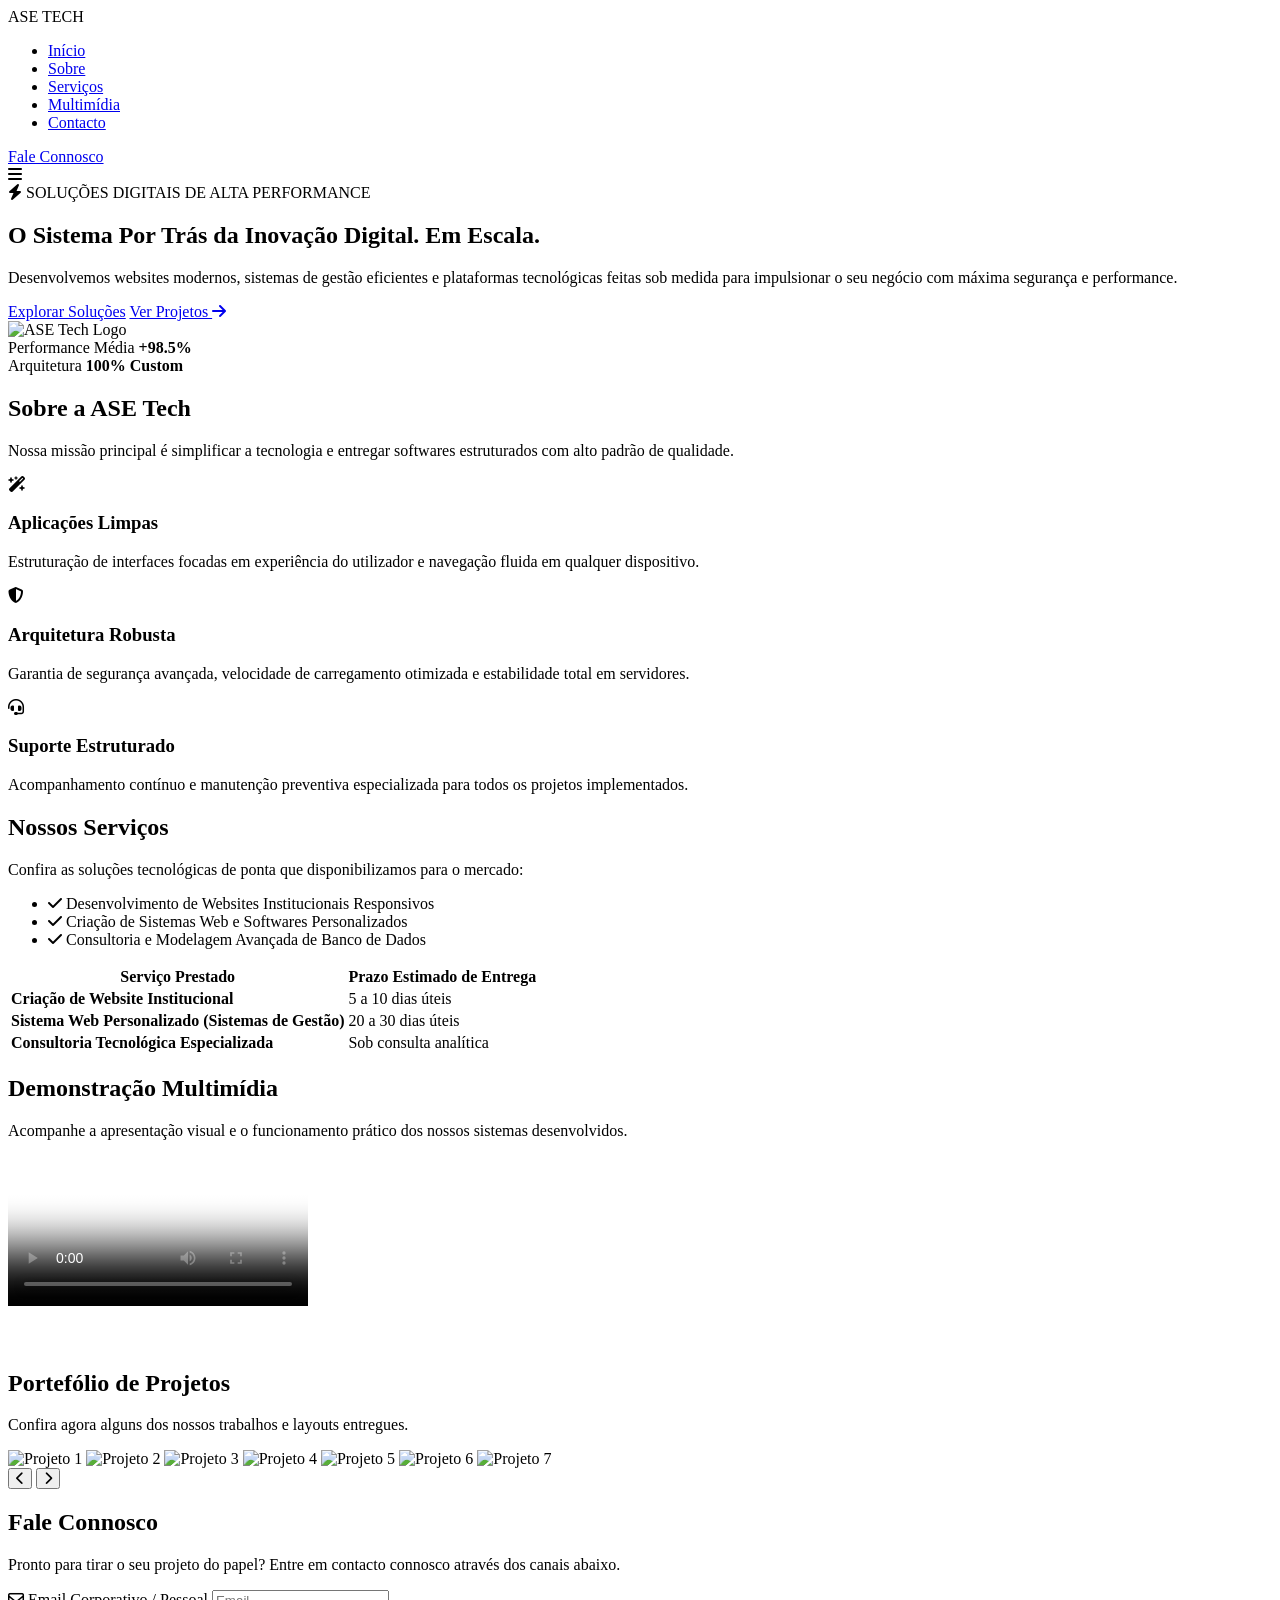
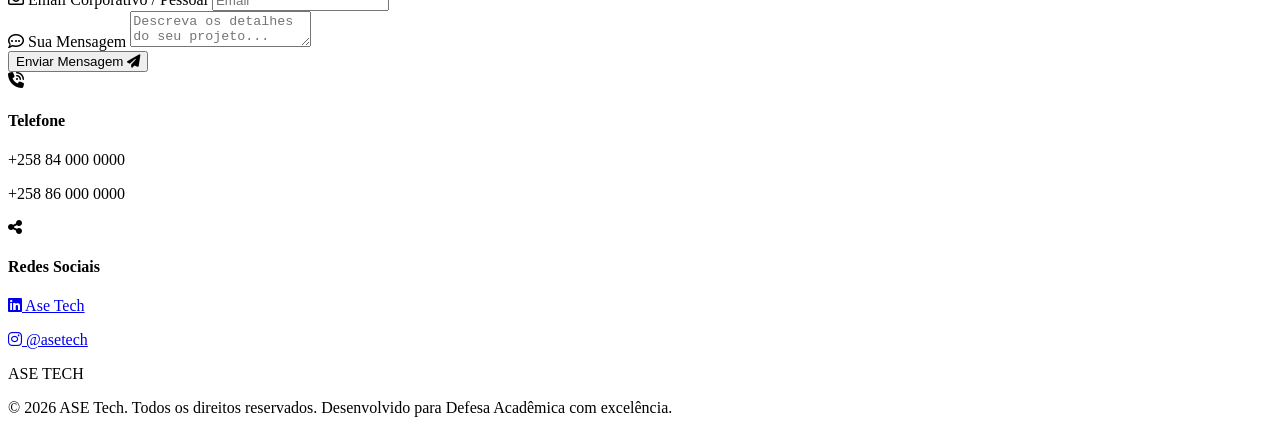
==== index.html @ abf8ce17 "Add files via upload" ====
<!DOCTYPE html>
<html lang="pt">
<head>
    <meta charset="UTF-8">
    <meta name="viewport" content="width=device-width, initial-scale=1.0">
    <link rel="icon" type="image/png" sizes="32x32" href="../assets/logo.png">
    <title>ASE Tech - Soluções Digitais de Alta Performance</title>
    <link rel="stylesheet" href="../Ase_tech/ase.css">
    <link rel="stylesheet" href="https://cdnjs.cloudflare.com/ajax/libs/font-awesome/6.4.0/css/all.min.css">
</head>
<body>

    <header id="header">
        <div class="logo">ASE <span>TECH</span></div>
        <nav class="nav-menu">
            <ul>
                <li><a href="#home">Início</a></li>
                <li><a href="#sobre">Sobre</a></li>
                <li><a href="#servicos">Serviços</a></li>
                <li><a href="#midia">Multimídia</a></li>
                <li><a href="#contato">Contacto</a></li>
            </ul>
        </nav>
        <div class="header-actions">
            <a href="#contato" class="btn-cta">Fale Connosco</a>
            <div class="menu-toggle" id="mobile-menu">
                <i class="fa-solid fa-bars"></i>
            </div>
        </div>
    </header>

    <section id="home" class="hero-section">
        <div class="hero-content">
            <div class="hero-badge">
                <i class="fa-solid fa-bolt"></i> SOLUÇÕES DIGITAIS DE ALTA PERFORMANCE
            </div>
            <h1>O Sistema Por Trás da <span>Inovação Digital</span>. Em Escala.</h1>
            <p>Desenvolvemos websites modernos, sistemas de gestão eficientes e plataformas tecnológicas feitas sob medida para impulsionar o seu negócio com máxima segurança e performance.</p>
            <div class="hero-buttons">
                <a href="#servicos" class="btn-cta">Explorar Soluções</a>
                <a href="#midia" class="btn-secondary">Ver Projetos <i class="fa-solid fa-arrow-right"></i></a>
            </div>
        </div>

        <div class="hero-visual-side">
            <div class="photo-box">
                <img src="../Ase_tech/assets/ase_ logo.png" alt="ASE Tech Logo">
            </div>
            <div class="metric-row">
                <div class="cube-card">
                    <span>Performance Média</span>
                    <strong class="red-text">+98.5%</strong>
                </div>
                <div class="cube-card">
                    <span>Arquitetura</span>
                    <strong>100% Custom</strong>
                </div>
            </div>
        </div>
    </section>

    <section id="sobre" class="content-section">
        <div class="section-header">
            <h2>Sobre a <span>ASE Tech</span></h2>
            <p class="section-desc">Nossa missão principal é simplificar a tecnologia e entregar softwares estruturados com alto padrão de qualidade.</p>
        </div>
        
        <div class="card-grid">
            <div class="feature-card">
                <div class="feature-icon"><i class="fa-solid fa-wand-magic-sparkles"></i></div>
                <h3>Aplicações Limpas</h3>
                <p>Estruturação de interfaces focadas em experiência do utilizador e navegação fluida em qualquer dispositivo.</p>
            </div>
            <div class="feature-card">
                <div class="feature-icon"><i class="fa-solid fa-shield-halved"></i></div>
                <h3>Arquitetura Robusta</h3>
                <p>Garantia de segurança avançada, velocidade de carregamento otimizada e estabilidade total em servidores.</p>
            </div>
            <div class="feature-card">
                <div class="feature-icon"><i class="fa-solid fa-headset"></i></div>
                <h3>Suporte Estruturado</h3>
                <p>Acompanhamento contínuo e manutenção preventiva especializada para todos os projetos implementados.</p>
            </div>
        </div>
    </section>

    <section id="servicos" class="content-section">
        <div class="section-header">
            <h2>Nossos <span>Serviços</span></h2>
            <p class="section-desc">Confira as soluções tecnológicas de ponta que disponibilizamos para o mercado:</p>
        </div>

        <div class="services-list-wrapper">
            <ul class="styled-list">
                <li><i class="fa-solid fa-check"></i> Desenvolvimento de Websites Institucionais Responsivos</li>
                <li><i class="fa-solid fa-check"></i> Criação de Sistemas Web e Softwares Personalizados</li>
                <li><i class="fa-solid fa-check"></i> Consultoria e Modelagem Avançada de Banco de Dados</li>
            </ul>
        </div>

        <div class="table-container">
            <table>
                <thead>
                    <tr>
                        <th>Serviço Prestado</th>
                        <th>Prazo Estimado de Entrega</th>
                    </tr>
                </thead>
                <tbody>
                    <tr>
                        <td><strong>Criação de Website Institucional</strong></td>
                        <td><span class="badge-time">5 a 10 dias úteis</span></td>
                    </tr>
                    <tr>
                        <td><strong>Sistema Web Personalizado (Sistemas de Gestão)</strong></td>
                        <td><span class="badge-time">20 a 30 dias úteis</span></td>
                    </tr>
                    <tr>
                        <td><strong>Consultoria Tecnológica Especializada</strong></td>
                        <td><span class="badge-time">Sob consulta analítica</span></td>
                    </tr>
                </tbody>
            </table>
        </div>
    </section>

    <section id="midia" class="content-section">
        <div class="section-header">
            <h2>Demonstração <span>Multimídia</span></h2>
            <p class="section-desc">Acompanhe a apresentação visual e o funcionamento prático dos nossos sistemas desenvolvidos.</p>
        </div>
        
        <div class="media-container">
            <video controls poster="../Ase_tech/assets/img1.jpg">
                <source src="../Ase_tech/assets/add.mp4" type="video/mp4">
                Seu navegador não suporta vídeos HTML5.
            </video>
        </div>

        <div class="section-header" style="margin-top: 60px;">
            <h2>Portefólio de <span>Projetos</span></h2>
            <p class="section-desc">Confira agora alguns dos nossos trabalhos e layouts entregues.</p>
        </div>

        <div class="carousel-box">
            <div class="carousel-imagens">
                <img src="../Ase_tech/assets/img1.jpg" class="ativa" alt="Projeto 1">
                <img src="../Ase_tech/assets/img2.jpg" alt="Projeto 2">
                <img src="../Ase_tech/assets/img3.jpg" alt="Projeto 3">
                <img src="../Ase_tech/Ase_tech/assets/img4.jpg" alt="Projeto 4">
                <img src="../Ase_tech/assets/img5.jpg" alt="Projeto 5">
                <img src="../Ase_tech/assets/img6.jpg" alt="Projeto 6">
                <img src="../Ase_tech/assets/img7.jpg" alt="Projeto 7"> 
            </div>
            <button class="seta seta-esquerda" onclick="mudarSlide(-1)"><i class="fa-solid fa-chevron-left"></i></button>
            <button class="seta seta-direita" onclick="mudarSlide(1)"><i class="fa-solid fa-chevron-right"></i></button>
            
            <div class="carousel-dots">
                <span class="dot ativa" onclick="pontosSlide(0)"></span>
                <span class="dot" onclick="pontosSlide(1)"></span>
                <span class="dot" onclick="pontosSlide(2)"></span>
                <span class="dot" onclick="pontosSlide(3)"></span>
                <span class="dot" onclick="pontosSlide(4)"></span>
                <span class="dot" onclick="pontosSlide(5)"></span>
                <span class="dot" onclick="pontosSlide(6)"></span>
            </div>
        </div>
    </section>

    <section id="contato" class="content-section">
        <div class="section-header">
            <h2>Fale <span>Connosco</span></h2>
            <p class="section-desc">Pronto para tirar o seu projeto do papel? Entre em contacto connosco através dos canais abaixo.</p>
        </div>
        
        <div class="contact-grid-wrapper">
            <form class="formulario" action="form.js" method="POST">
                <div class="form-group">
                    <label for="email"><i class="fa-regular fa-envelope"></i> Email Corporativo / Pessoal</label>
                    <input type="email" id="email" name="email" placeholder="Email" required>
                </div>
                
                <div class="form-group">
                    <label for="mensagem"><i class="fa-regular fa-comment-dots"></i> Sua Mensagem</label>
                    <textarea id="mensagem" name="mensagem" placeholder="Descreva os detalhes do seu projeto..." required></textarea>
                </div>
                
                <button type="submit" id="submit" class="btn-submit">Enviar Mensagem <i class="fa-solid fa-paper-plane"></i></button>
            </form>

            <div class="contact-box">
                <div class="contact-item">
                    <div class="contact-icon"><i class="fa-solid fa-phone-volume"></i></div>
                    <h4>Telefone</h4>
                    <p>+258 84 000 0000</p>
                    <p>+258 86 000 0000</p>
                </div>
                <div class="contact-item">
                    <div class="contact-icon"><i class="fa-solid fa-share-nodes"></i></div>
                    <h4>Redes Sociais</h4>
                    <p><a href="#" target="_blank"><i class="fa-brands fa-linkedin"></i> Ase Tech</a></p>
                    <p><a href="#" target="_blank"><i class="fa-brands fa-instagram"></i> @asetech</a></p>
                </div>
            </div>
        </div>
    </section>

    <footer>
        <div class="footer-content">
            <div class="logo">ASE <span>TECH</span></div>
            <p>&copy; 2026 ASE Tech. Todos os direitos reservados. Desenvolvido para Defesa Acadêmica com excelência.</p>
        </div>
    </footer>

    <script>
        let indiceAtual = 0;
        const imagens = document.querySelectorAll('.carousel-imagens img');
        const dots = document.querySelectorAll('.carousel-dots .dot');

        function mostrarSlide(index) {
            if (index >= imagens.length) {
                indiceAtual = 0;
            } else if (index < 0) {
                indiceAtual = imagens.length - 1;
            } else {
                indiceAtual = index;
            }

            imagens.forEach(img => img.classList.remove('ativa'));
            dots.forEach(dot => dot.classList.remove('ativa'));

            imagens[indiceAtual].classList.add('ativa');
            if(dots[indiceAtual]) dots[indiceAtual].classList.add('ativa');
        }

        function mudarSlide(direcao) {
            mostrarSlide(indiceAtual + direcao);
        }

        function pontosSlide(index) {
            mostrarSlide(index);
        }

        setInterval(() => {
            mudarSlide(1);
        }, 5000);
    </script>
</body>
</html>
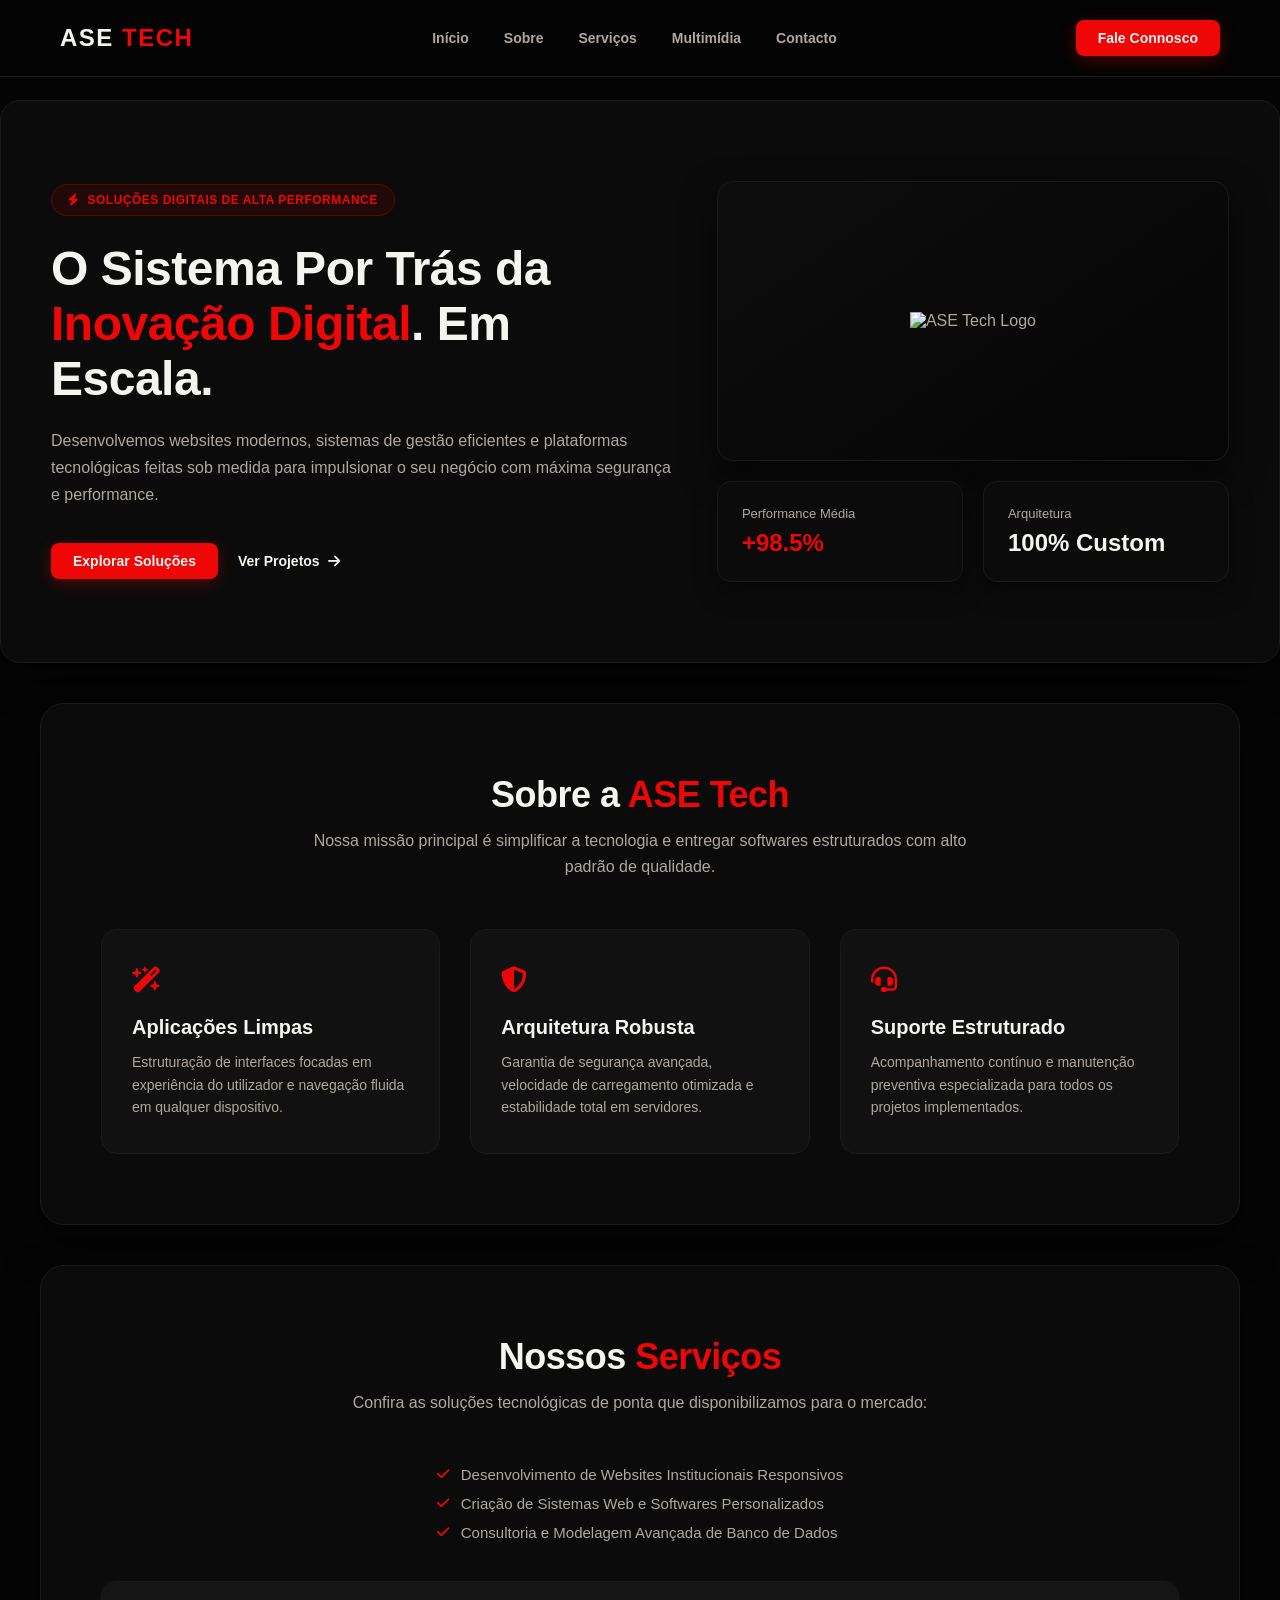
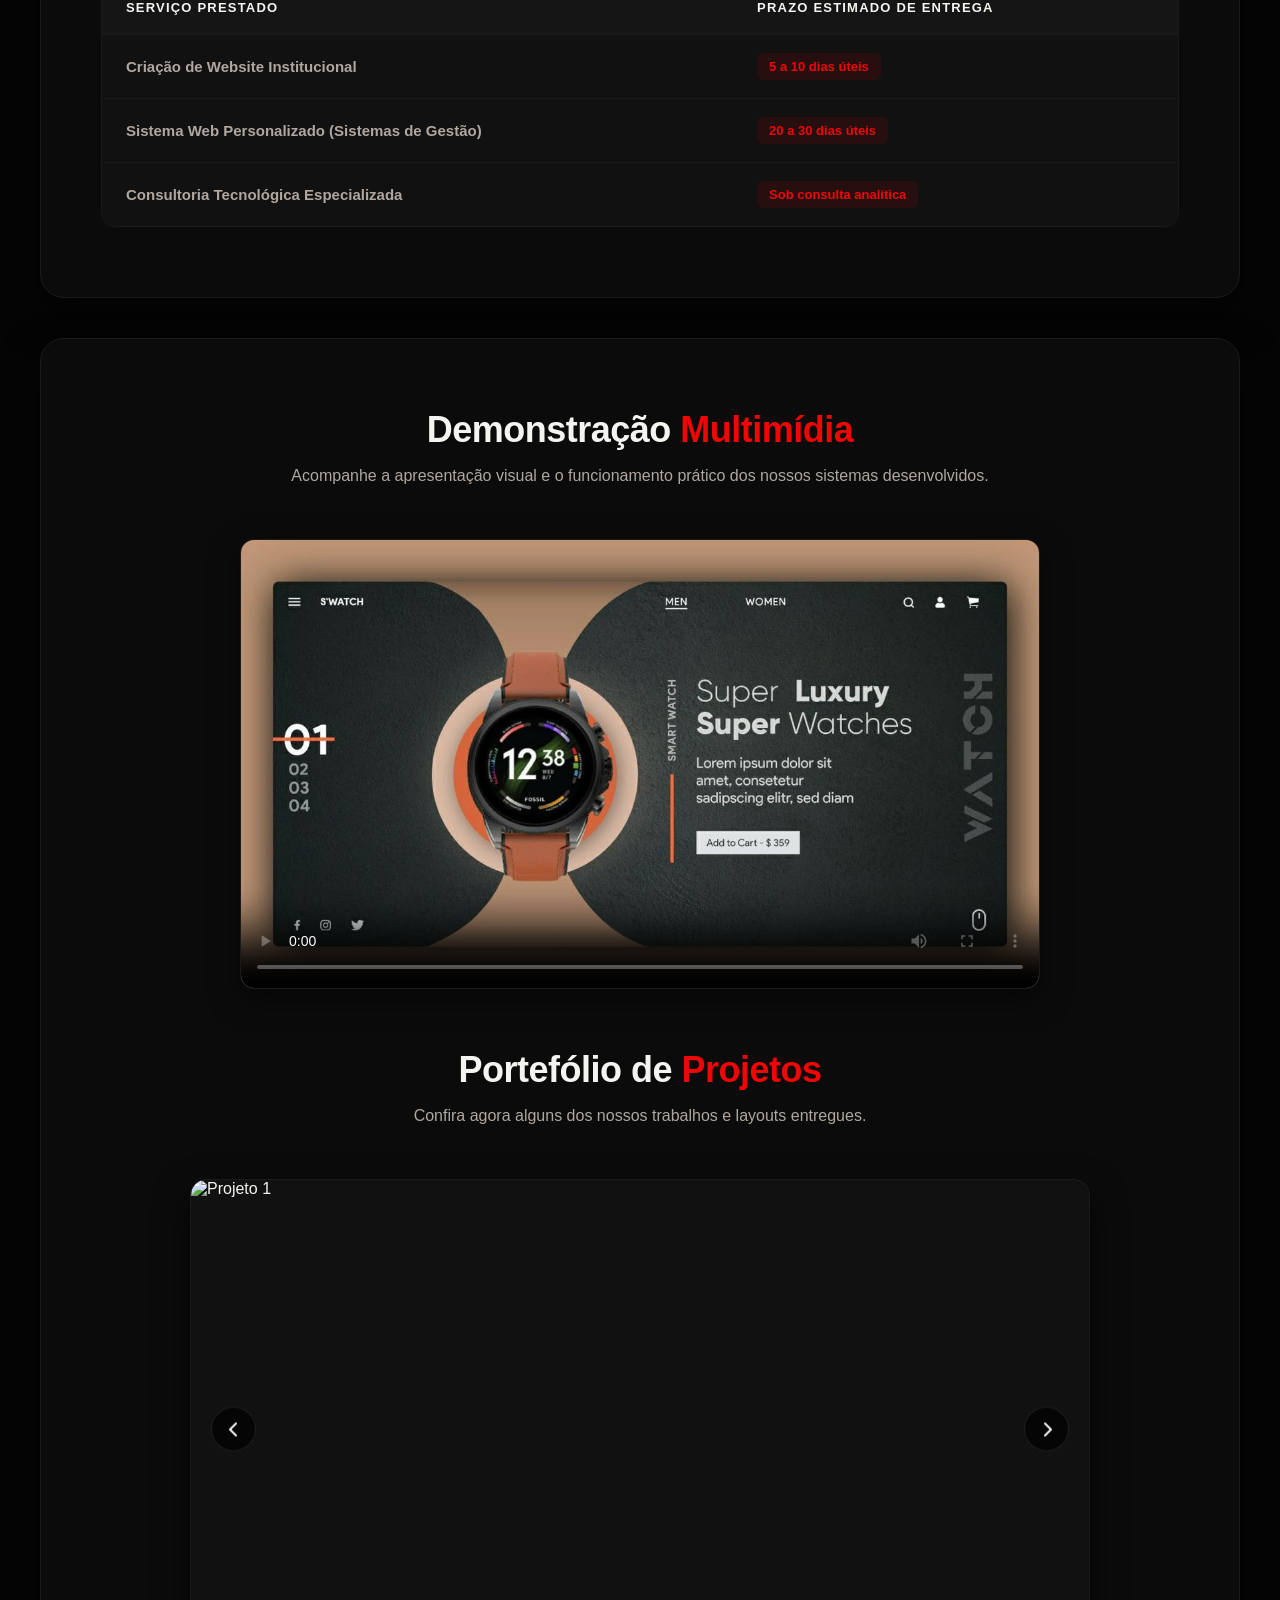
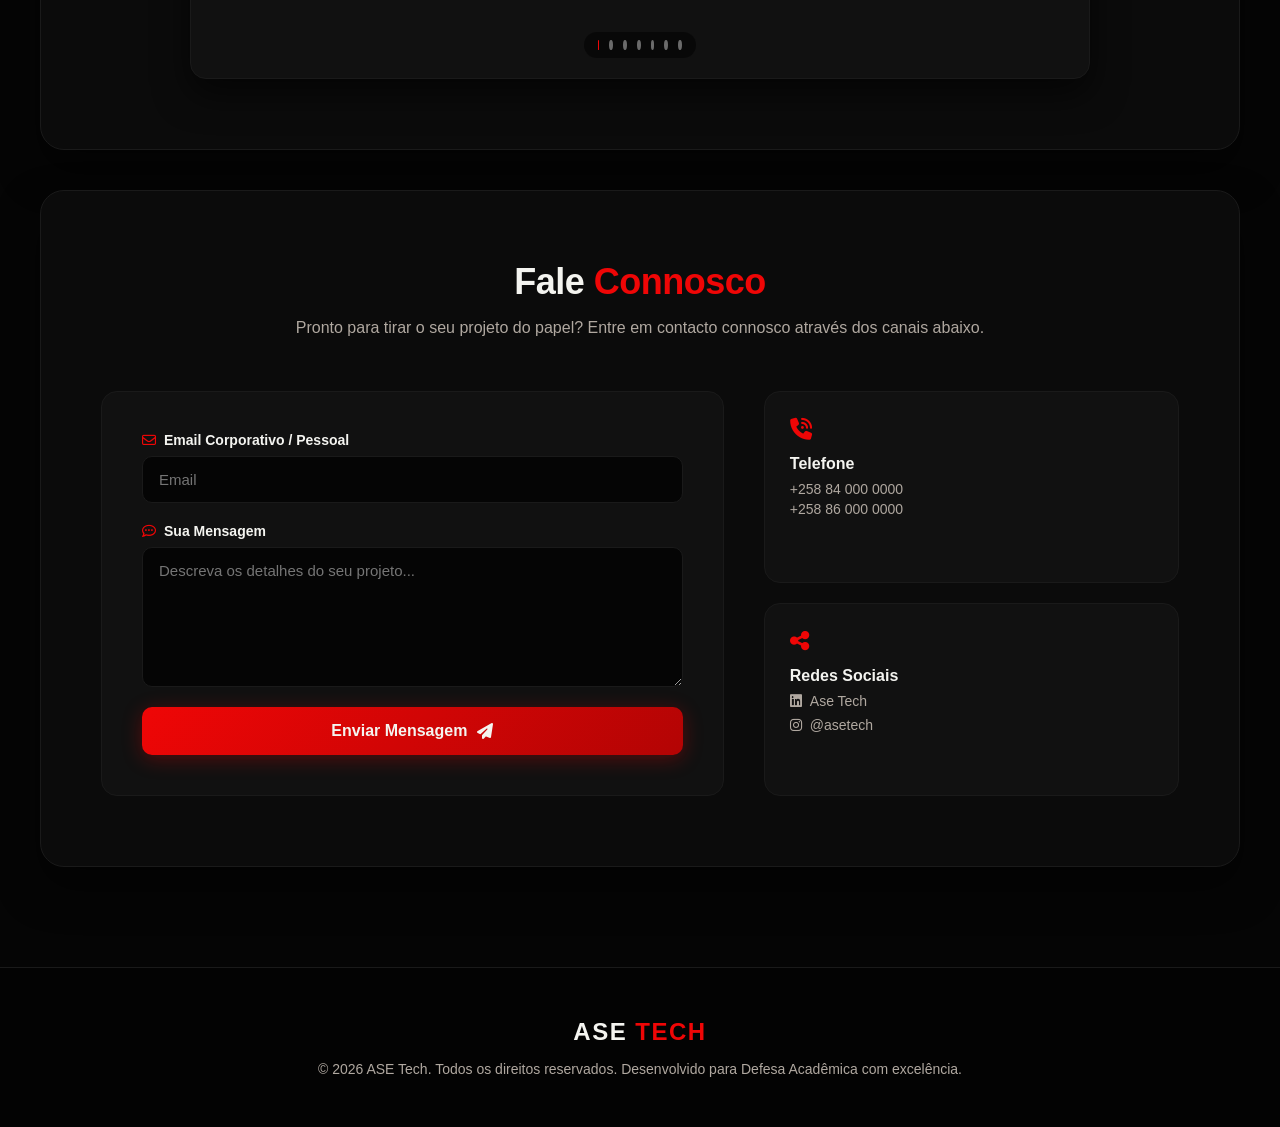
==== commit 4030cd78: "Update index.html" ====
--- a/index.html
+++ b/index.html
@@ -5,7 +5,7 @@
     <meta name="viewport" content="width=device-width, initial-scale=1.0">
     <link rel="icon" type="image/png" sizes="32x32" href="../assets/logo.png">
     <title>ASE Tech - Soluções Digitais de Alta Performance</title>
-    <link rel="stylesheet" href="../Ase_tech/ase.css">
+    <link rel="stylesheet" href="../ase.css">
     <link rel="stylesheet" href="https://cdnjs.cloudflare.com/ajax/libs/font-awesome/6.4.0/css/all.min.css">
 </head>
 <body>
@@ -131,7 +131,7 @@
         </div>
         
         <div class="media-container">
-            <video controls poster="../Ase_tech/assets/img1.jpg">
+            <video controls poster="../assets/img1.jpg">
                 <source src="../Ase_tech/assets/add.mp4" type="video/mp4">
                 Seu navegador não suporta vídeos HTML5.
             </video>
@@ -144,13 +144,13 @@
 
         <div class="carousel-box">
             <div class="carousel-imagens">
-                <img src="../Ase_tech/assets/img1.jpg" class="ativa" alt="Projeto 1">
-                <img src="../Ase_tech/assets/img2.jpg" alt="Projeto 2">
-                <img src="../Ase_tech/assets/img3.jpg" alt="Projeto 3">
-                <img src="../Ase_tech/Ase_tech/assets/img4.jpg" alt="Projeto 4">
-                <img src="../Ase_tech/assets/img5.jpg" alt="Projeto 5">
-                <img src="../Ase_tech/assets/img6.jpg" alt="Projeto 6">
-                <img src="../Ase_tech/assets/img7.jpg" alt="Projeto 7"> 
+                <img src="..assets/img1.jpg" class="ativa" alt="Projeto 1">
+                <img src="..assets/img2.jpg" alt="Projeto 2">
+                <img src="..assets/img3.jpg" alt="Projeto 3">
+                <img src="..assets/img4.jpg" alt="Projeto 4">
+                <img src="..assets/img5.jpg" alt="Projeto 5">
+                <img src="../assets/img6.jpg" alt="Projeto 6">
+                <img src="../assets/img7.jpg" alt="Projeto 7"> 
             </div>
             <button class="seta seta-esquerda" onclick="mudarSlide(-1)"><i class="fa-solid fa-chevron-left"></i></button>
             <button class="seta seta-direita" onclick="mudarSlide(1)"><i class="fa-solid fa-chevron-right"></i></button>
@@ -246,4 +246,4 @@
         }, 5000);
     </script>
 </body>
-</html>+</html>
--- a/ase.css
+++ b/ase.css
@@ -0,0 +1,722 @@
+/* ==========================================================================
+   1. VARIÁVEIS E RESET GLOBAL
+   ========================================================================== */
+:root {
+    --bg-black: #050505;
+    --red-primary: #EF0606;
+    --red-hover: #ff1a1a;
+    --swirl-gray: #B0A8A0;
+    --off-white: #F4F4F0;
+    --card-bg: #0b0b0b;
+    --card-hover-bg: #111111;
+    --border-color: #1a1a1a;
+    --border-hover: rgba(239, 6, 6, 0.4);
+}
+
+* {
+    box-sizing: border-box;
+    margin: 0;
+    padding: 0;
+}
+
+html {
+    scroll-behavior: smooth;
+}
+
+body {
+    width: 100%;
+    min-height: 100vh;
+    font-family: 'Segoe UI', Arial, sans-serif;
+    background-color: var(--bg-black);
+    color: var(--off-white);
+}
+
+section, [id] {
+    scroll-margin-top: 100px;
+}
+
+/* ==========================================================================
+   2. BOTÕES E COMPONENTES COMPARTILHADOS
+   ========================================================================== */
+.btn-cta {
+    background-color: var(--red-primary);
+    color: var(--off-white);
+    padding: 10px 22px;
+    border-radius: 8px;
+    text-decoration: none;
+    font-weight: bold;
+    font-size: 14px;
+    box-shadow: 0 4px 15px rgba(239, 6, 6, 0.3);
+    transition: all 0.3s ease;
+}
+
+.btn-cta:hover {
+    background: linear-gradient(135deg, var(--red-hover), var(--red-primary));
+    transform: translateY(-2px);
+    box-shadow: 0 6px 25px rgba(239, 6, 6, 0.5);
+}
+
+.btn-secondary {
+    color: var(--off-white);
+    text-decoration: none;
+    font-weight: 600;
+    font-size: 14px;
+    display: inline-flex;
+    align-items: center;
+    gap: 8px;
+    transition: color 0.3s;
+}
+
+.btn-secondary:hover {
+    color: var(--red-primary);
+}
+
+/* ==========================================================================
+   3. HEADER E NAVEGAÇÃO
+   ========================================================================== */
+header {
+    position: fixed;
+    top: 0;
+    left: 0;
+    width: 100%;
+    display: flex;
+    justify-content: space-between;
+    align-items: center;
+    padding: 20px 60px;
+    background-color: rgba(5, 5, 5, 0.85);
+    backdrop-filter: blur(12px);
+    border-bottom: 1px solid var(--border-color);
+    z-index: 1000;
+}
+
+.logo {
+    font-weight: 800;
+    font-size: 24px;
+    letter-spacing: 1.5px;
+    color: var(--off-white);
+}
+
+.logo span {
+    color: var(--red-primary);
+}
+
+.nav-menu ul {
+    list-style: none;
+    display: flex;
+    gap: 35px;
+}
+
+.nav-menu a {
+    color: var(--swirl-gray);
+    text-decoration: none;
+    font-size: 14px;
+    font-weight: 600;
+    transition: color 0.3s ease;
+}
+
+.nav-menu a:hover {
+    color: var(--red-primary);
+}
+
+.header-actions {
+    display: flex;
+    align-items: center;
+    gap: 20px;
+}
+
+.menu-toggle {
+    display: none;
+    font-size: 22px;
+    cursor: pointer;
+    color: var(--off-white);
+}
+
+section {
+    max-width: 1100px;
+    margin: 40px auto;
+    background-color: var(--card-bg);
+    border: 1px solid var(--border-color);
+    border-radius: 20px;
+    box-shadow: 0 15px 35px rgba(0, 0, 0, 0.6);
+}
+
+.hero-section {
+    display: grid;
+    grid-template-columns: 1.1fr 0.9fr;
+    align-items: center;
+    gap: 40px;
+    max-width: 1300px;
+    margin: 100px auto 0 auto;
+    padding: 80px 50px
+}
+
+.hero-content {
+    display: flex;
+    flex-direction: column;
+}
+
+.hero-badge {
+    display: inline-flex;
+    align-items: center;
+    gap: 8px;
+    background-color: rgba(239, 6, 6, 0.1);
+    color: var(--red-primary);
+    padding: 8px 16px;
+    border-radius: 30px;
+    font-size: 12px;
+    font-weight: 700;
+    border: 1px solid rgba(239, 6, 6, 0.25);
+    width: fit-content;
+    margin-bottom: 25px;
+    letter-spacing: 0.5px;
+}
+
+.hero-content h1 {
+    font-size: 48px;
+    line-height: 1.15;
+    margin-bottom: 20px;
+    font-weight: 800;
+    letter-spacing: -0.5px;
+}
+
+.hero-content h1 span {
+    color: var(--red-primary);
+}
+
+.hero-content p {
+    color: var(--swirl-gray);
+    font-size: 16px;
+    line-height: 1.7;
+    margin-bottom: 35px;
+}
+
+.hero-buttons {
+    display: flex;
+    gap: 20px;
+    align-items: center;
+}
+
+.hero-visual-side {
+    display: flex;
+    flex-direction: column;
+    gap: 20px;
+}
+
+.photo-box {
+    width: 100%;
+    height: 280px;
+    background: linear-gradient(145deg, #0d0d0d, #050505);
+    border: 1px solid var(--border-color);
+    border-radius: 16px;
+    display: flex;
+    flex-direction: column;
+    align-items: center;
+    justify-content: center;
+    color: var(--swirl-gray);
+    box-shadow: 0 15px 35px rgba(0,0,0,0.6);
+    overflow: hidden;
+}
+
+.photo-box img {
+    max-width: 100%;
+    max-height: 100%;
+    object-fit: contain;
+}
+
+.photo-box span {
+    color: var(--swirl-gray);
+    font-size: 13px;
+    margin-top: 15px;
+    letter-spacing: 1px;
+    text-transform: uppercase;
+    font-weight: 600;
+}
+
+.metric-row {
+    display: grid;
+    grid-template-columns: 1fr 1fr;
+    gap: 20px;
+}
+
+.cube-card {
+    background-color: var(--card-bg);
+    border: 1px solid var(--border-color);
+    padding: 24px;
+    border-radius: 14px;
+    box-shadow: 0 10px 25px rgba(0,0,0,0.4);
+    transition: all 0.3s ease;
+}
+
+.cube-card:hover {
+    border-color: var(--border-hover);
+    transform: translateY(-3px);
+}
+
+.cube-card span {
+    display: block;
+    color: var(--swirl-gray);
+    font-size: 13px;
+    margin-bottom: 8px;
+    font-weight: 500;
+}
+
+.cube-card strong {
+    font-size: 24px;
+    color: var(--off-white);
+    font-weight: 800;
+}
+
+.cube-card strong.red-text {
+    color: var(--red-primary);
+}
+
+/* ==========================================================================
+   5. ESTRUTURA DE SEÇÕES GERAIS
+   ========================================================================== */
+.content-section {
+    padding: 70px 60px;
+    max-width: 1200px;
+    margin: 40px auto;
+    background-color: var(--card-bg);
+    border: 1px solid var(--border-color);
+    border-radius: 24px;
+    box-shadow: 0 20px 40px rgba(0,0,0,0.5);
+}
+
+.section-header {
+    text-align: center;
+    max-width: 700px;
+    margin: 0 auto 50px auto;
+}
+
+.section-header h2 {
+    font-size: 36px;
+    margin-bottom: 12px;
+    font-weight: 800;
+    letter-spacing: -0.5px;
+}
+
+.section-header h2 span {
+    color: var(--red-primary);
+}
+
+.section-desc {
+    color: var(--swirl-gray);
+    font-size: 16px;
+    line-height: 1.6;
+}
+
+/* ==========================================================================
+   6. GRID DE CARDS (SOBRE / RECURSOS)
+   ========================================================================== */
+.card-grid {
+    display: grid;
+    grid-template-columns: repeat(auto-fit, minmax(300px, 1fr));
+    gap: 30px;
+}
+
+.feature-card {
+    background-color: var(--card-hover-bg);
+    border: 1px solid var(--border-color);
+    border-radius: 16px;
+    padding: 35px 30px;
+    transition: all 0.3s ease;
+}
+
+.feature-card:hover {
+    transform: translateY(-6px);
+    border-color: var(--border-hover);
+    box-shadow: 0 10px 30px rgba(239, 6, 6, 0.1);
+}
+
+.feature-icon {
+    font-size: 26px;
+    color: var(--red-primary);
+    margin-bottom: 20px;
+}
+
+.feature-card h3 {
+    color: var(--off-white);
+    font-size: 20px;
+    margin-bottom: 12px;
+    font-weight: 700;
+}
+
+.feature-card p {
+    color: var(--swirl-gray);
+    font-size: 14px;
+    line-height: 1.6;
+}
+
+/* ==========================================================================
+   7. LISTAS E TABELAS DE SERVIÇOS
+   ========================================================================== */
+.services-list-wrapper {
+    display: flex;
+    justify-content: center;
+    margin-bottom: 40px;
+}
+
+.styled-list {
+    list-style: none;
+    display: flex;
+    flex-direction: column;
+    gap: 12px;
+}
+
+.styled-list li {
+    color: var(--swirl-gray);
+    font-size: 15px;
+    display: flex;
+    align-items: center;
+    gap: 12px;
+}
+
+.styled-list li i {
+    color: var(--red-primary);
+    font-size: 14px;
+}
+
+.table-container {
+    width: 100%;
+    overflow-x: auto;
+    border-radius: 14px;
+    border: 1px solid var(--border-color);
+}
+
+table {
+    width: 100%;
+    border-collapse: collapse;
+    background-color: var(--card-hover-bg);
+}
+
+th, td {
+    padding: 18px 24px;
+    text-align: left;
+}
+
+th {
+    background-color: #151515;
+    color: var(--off-white);
+    font-size: 13px;
+    text-transform: uppercase;
+    letter-spacing: 1.2px;
+    border-bottom: 2px solid var(--border-color);
+}
+
+td {
+    border-bottom: 1px solid var(--border-color);
+    color: var(--swirl-gray);
+    font-size: 15px;
+}
+
+tr:last-child td {
+    border-bottom: none;
+}
+
+.badge-time {
+    display: inline-block;
+    background-color: rgba(239, 6, 6, 0.1);
+    color: var(--red-primary);
+    padding: 6px 12px;
+    border-radius: 6px;
+    font-size: 13px;
+    font-weight: 600;
+}
+
+/* ==========================================================================
+   8. MULTIMÍDIA E CARROSSEL
+   ========================================================================== */
+.media-container {
+    width: 100%;
+    display: flex;
+    justify-content: center;
+}
+
+video {
+    width: 100%;
+    max-width: 800px;
+    border-radius: 14px;
+    border: 1px solid var(--border-color);
+    box-shadow: 0 10px 30px rgba(0,0,0,0.5);
+}
+
+.carousel-box {
+    position: relative;
+    width: 100%;
+    max-width: 900px;
+    height: 500px;
+    margin: 40px auto 0 auto;
+    border-radius: 16px;
+    overflow: hidden;
+    background-color: #111;
+    border: 1px solid var(--border-color);
+    box-shadow: 0 15px 35px rgba(0,0,0,0.6);
+}
+
+.carousel-imagens {
+    position: relative;
+    width: 100%;
+    height: 100%;
+}
+
+.carousel-imagens img {
+    position: absolute;
+    width: 100%;
+    height: 100%;
+    object-fit: cover;
+    opacity: 0;
+    transition: opacity 0.5s ease-in-out;
+}
+
+.carousel-imagens img.ativa {
+    opacity: 1;
+}
+
+.seta {
+    position: absolute;
+    top: 50%;
+    transform: translateY(-50%);
+    background-color: rgba(0, 0, 0, 0.65);
+    backdrop-filter: blur(5px);
+    color: var(--off-white);
+    border: 1px solid rgba(255, 255, 255, 0.1);
+    width: 45px;
+    height: 45px;
+    cursor: pointer;
+    font-size: 16px;
+    border-radius: 50%;
+    display: flex;
+    align-items: center;
+    justify-content: center;
+    transition: all 0.3s ease;
+    z-index: 10;
+}
+
+.seta:hover {
+    background-color: var(--red-primary);
+    border-color: var(--red-primary);
+}
+
+.seta-esquerda { left: 20px; }
+.seta-direita { right: 20px; }
+
+.carousel-dots {
+    position: absolute;
+    bottom: 20px;
+    left: 50%;
+    transform: translateX(-50%);
+    display: flex;
+    gap: 10px;
+    background: rgba(0, 0, 0, 0.5);
+    padding: 8px 14px;
+    border-radius: 20px;
+    backdrop-filter: blur(5px);
+    z-index: 10;
+}
+
+.dot {
+    width: 100%;
+    height: 10px;
+    background-color: rgba(255, 255, 255, 0.4);
+    border-radius: 50%;
+    cursor: pointer;
+    transition: all 0.3s ease;
+}
+
+.dot.ativa {
+    background-color: var(--red-primary);
+    width: 24px;
+    border-radius: 5px;
+}
+
+/* ==========================================================================
+   9. FORMULÁRIO E CONTACTOS
+   ========================================================================== */
+.contact-grid-wrapper {
+    display: grid;
+    grid-template-columns: 1.2fr 0.8fr;
+    gap: 40px;
+    align-items: stretch;
+}
+
+.formulario {
+    background-color: var(--card-hover-bg);
+    border: 1px solid var(--border-color);
+    border-radius: 16px;
+    padding: 40px;
+    display: flex;
+    flex-direction: column;
+    gap: 20px;
+    width: 100%;
+    height: 100%;
+}
+
+.form-group {
+    display: flex;
+    flex-direction: column;
+    gap: 8px;
+}
+
+.form-group label {
+    color: var(--off-white);
+    font-size: 14px;
+    font-weight: 600;
+    display: flex;
+    align-items: center;
+    gap: 8px;
+}
+
+.form-group label i {
+    color: var(--red-primary);
+}
+
+input[type="email"], textarea {
+    width: 100%;
+    background-color: #050505;
+    border: 1px solid var(--border-color);
+    border-radius: 10px;
+    padding: 14px 16px;
+    font-size: 15px;
+    color: var(--off-white);
+    font-family: inherit;
+    transition: border-color 0.3s;
+}
+
+textarea {
+    height: 140px;
+    resize: vertical;
+}
+
+input[type="email"]:focus, textarea:focus {
+    outline: none;
+    border-color: var(--red-primary);
+}
+
+.btn-submit {
+    background: linear-gradient(135deg, var(--red-primary), #b30404);
+    color: var(--off-white);
+    border: none;
+    border-radius: 10px;
+    padding: 15px;
+    font-size: 16px;
+    font-weight: 700;
+    cursor: pointer;
+    display: flex;
+    align-items: center;
+    justify-content: center;
+    gap: 10px;
+    transition: all 0.3s;
+    box-shadow: 0 4px 20px rgba(239, 6, 6, 0.3);
+}
+
+.btn-submit:hover {
+    background: linear-gradient(135deg, var(--red-hover), var(--red-primary));
+    transform: translateY(-2px);
+}
+
+.contact-box {
+    display: flex;
+    flex-direction: column;
+    gap: 20px;
+    justify-content: space-between;
+}
+
+.contact-item {
+    background-color: var(--card-hover-bg);
+    border: 1px solid var(--border-color);
+    padding: 25px;
+    border-radius: 16px;
+    transition: border-color 0.3s;
+    flex: 1;
+}
+
+.contact-item:hover {
+    border-color: var(--border-hover);
+}
+
+.contact-icon {
+    font-size: 22px;
+    color: var(--red-primary);
+    margin-bottom: 12px;
+}
+
+.contact-item h4 {
+    color: var(--off-white);
+    margin-bottom: 8px;
+    font-size: 16px;
+    font-weight: 700;
+}
+
+.contact-item p, .contact-item a {
+    color: var(--swirl-gray);
+    text-decoration: none;
+    font-size: 14px;
+    margin-bottom: 4px;
+    display: flex;
+    align-items: center;
+    gap: 8px;
+}
+
+.contact-item a:hover {
+    color: var(--red-primary);
+}
+
+/* ==========================================================================
+   10. FOOTER
+   ========================================================================== */
+footer {
+    text-align: center;
+    padding: 50px 20px;
+    color: var(--swirl-gray);
+    font-size: 14px;
+    border-top: 1px solid var(--border-color);
+    margin-top: 100px;
+    background-color: #030303;
+}
+
+.footer-content {
+    max-width: 1200px;
+    margin: 0 auto;
+    display: flex;
+    flex-direction: column;
+    align-items: center;
+    gap: 15px;
+}
+
+/* ==========================================================================
+   11. RESPONSIVIDADE
+   ========================================================================== */
+@media (max-width: 968px) {
+    header {
+        padding: 18px 25px;
+    }
+    
+    .nav-menu {
+        display: none;
+    }
+
+    .hero-section {
+        grid-template-columns: 1fr;
+        margin-top: 80px;
+        padding: 0 20px;
+    }
+
+    .hero-buttons {
+        justify-content: center;
+    }
+
+    .content-section {
+        padding: 60px 25px;
+        margin: 20px 15px;
+    }
+
+    .contact-grid-wrapper {
+        grid-template-columns: 1fr;
+    }
+    
+    .carousel-box {
+        height: 300px;
+    }
+}
+
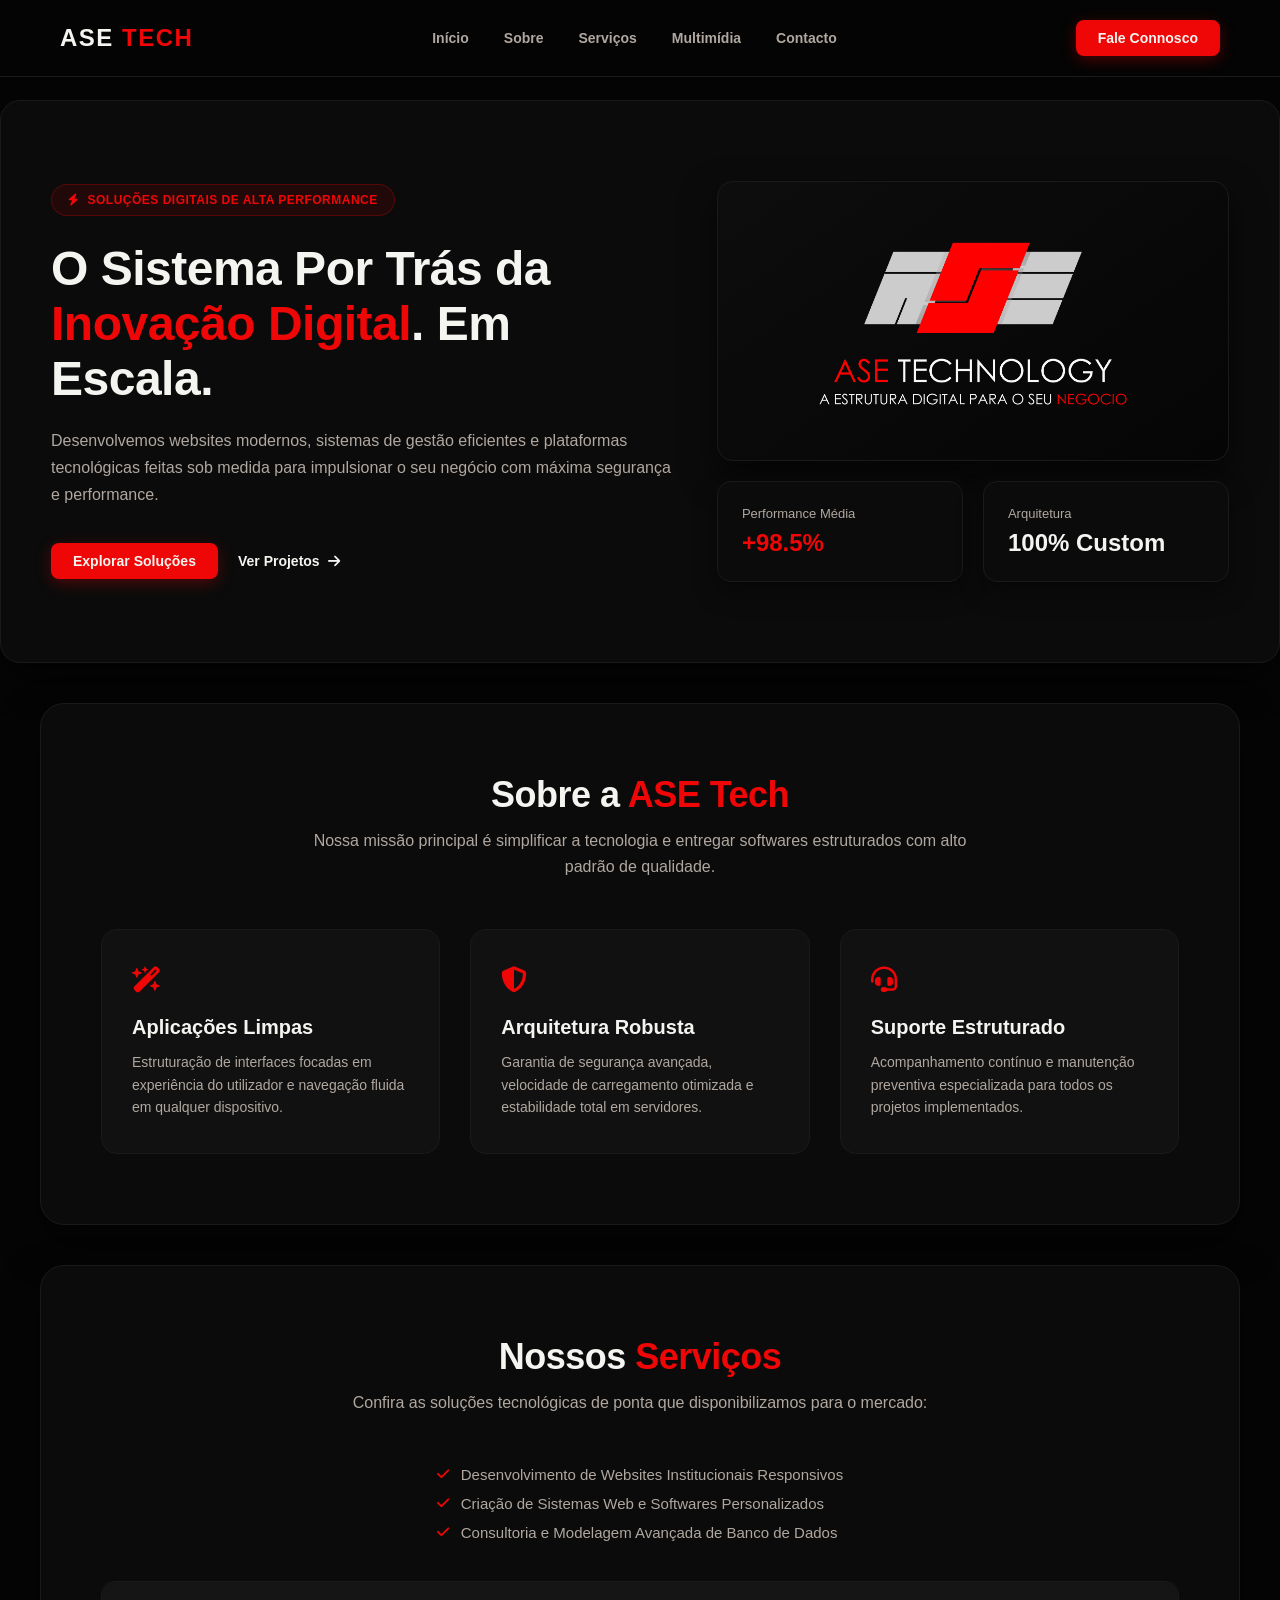
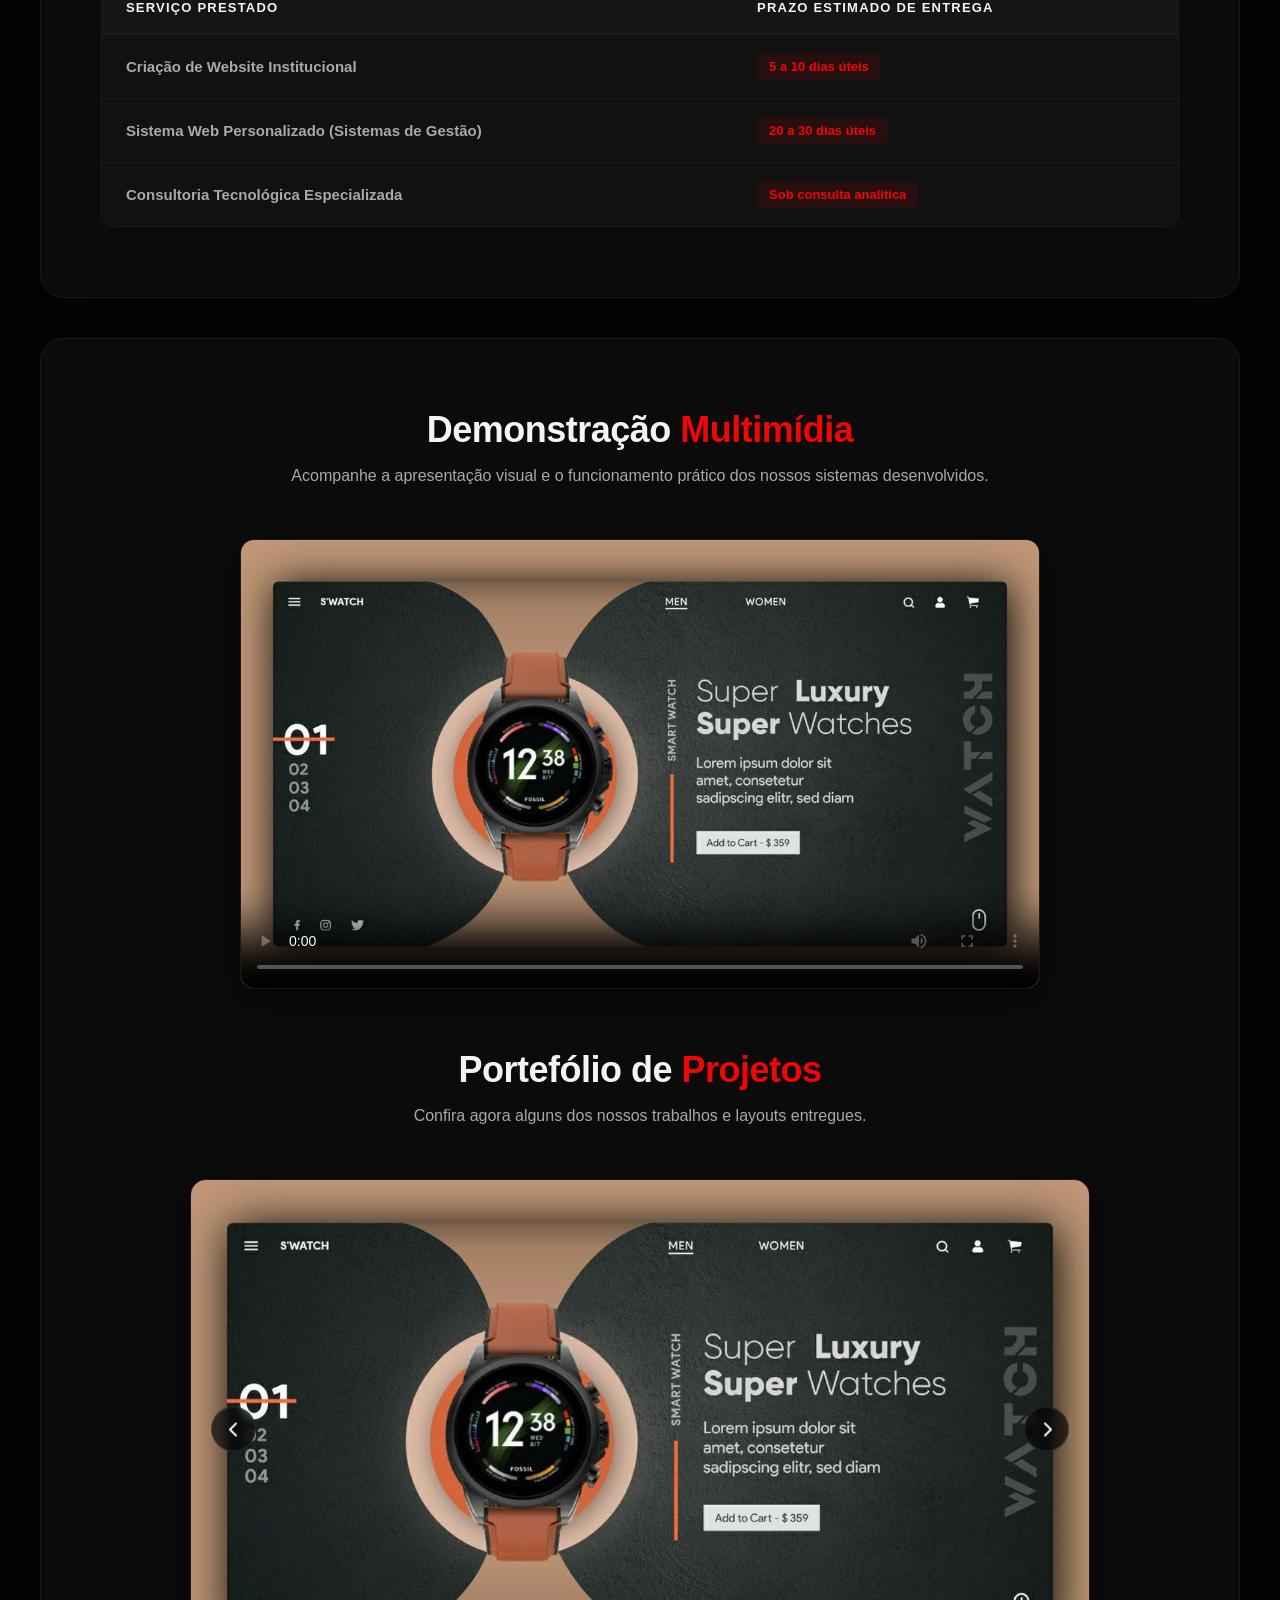
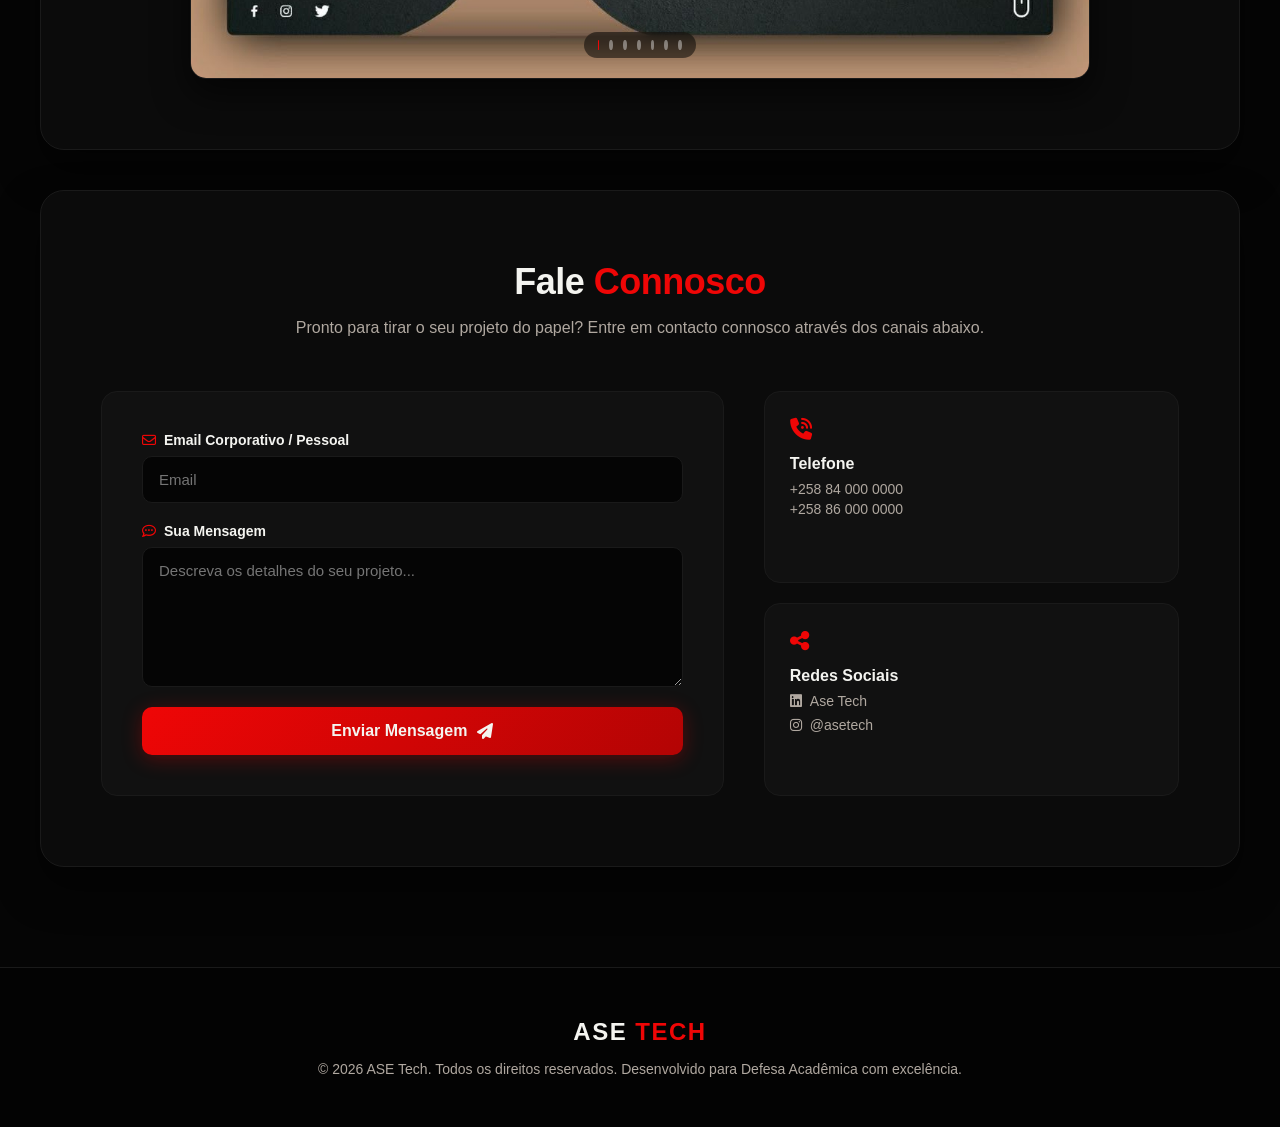
==== commit 85c59b03: "Update index.html" ====
--- a/index.html
+++ b/index.html
@@ -3,9 +3,9 @@
 <head>
     <meta charset="UTF-8">
     <meta name="viewport" content="width=device-width, initial-scale=1.0">
-    <link rel="icon" type="image/png" sizes="32x32" href="../assets/logo.png">
+    <link rel="icon" type="image/png" sizes="32x32" href="assets/logo.png">
     <title>ASE Tech - Soluções Digitais de Alta Performance</title>
-    <link rel="stylesheet" href="../ase.css">
+    <link rel="stylesheet" href="ase.css">
     <link rel="stylesheet" href="https://cdnjs.cloudflare.com/ajax/libs/font-awesome/6.4.0/css/all.min.css">
 </head>
 <body>
@@ -44,7 +44,7 @@
 
         <div class="hero-visual-side">
             <div class="photo-box">
-                <img src="../Ase_tech/assets/ase_ logo.png" alt="ASE Tech Logo">
+                <img src="assets/ase_ logo.png" alt="ASE Tech Logo">
             </div>
             <div class="metric-row">
                 <div class="cube-card">
@@ -131,8 +131,8 @@
         </div>
         
         <div class="media-container">
-            <video controls poster="../assets/img1.jpg">
-                <source src="../Ase_tech/assets/add.mp4" type="video/mp4">
+            <video controls poster="assets/img1.jpg">
+                <source src="assets/add.mp4" type="video/mp4">
                 Seu navegador não suporta vídeos HTML5.
             </video>
         </div>
@@ -144,13 +144,13 @@
 
         <div class="carousel-box">
             <div class="carousel-imagens">
-                <img src="..assets/img1.jpg" class="ativa" alt="Projeto 1">
-                <img src="..assets/img2.jpg" alt="Projeto 2">
-                <img src="..assets/img3.jpg" alt="Projeto 3">
-                <img src="..assets/img4.jpg" alt="Projeto 4">
-                <img src="..assets/img5.jpg" alt="Projeto 5">
-                <img src="../assets/img6.jpg" alt="Projeto 6">
-                <img src="../assets/img7.jpg" alt="Projeto 7"> 
+                <img src="assets/img1.jpg" class="ativa" alt="Projeto 1">
+                <img src="assets/img2.jpg" alt="Projeto 2">
+                <img src="assets/img3.jpg" alt="Projeto 3">
+                <img src="assets/img4.jpg" alt="Projeto 4">
+                <img src="assets/img5.jpg" alt="Projeto 5">
+                <img src="assets/img6.jpg" alt="Projeto 6">
+                <img src="assets/img7.jpg" alt="Projeto 7"> 
             </div>
             <button class="seta seta-esquerda" onclick="mudarSlide(-1)"><i class="fa-solid fa-chevron-left"></i></button>
             <button class="seta seta-direita" onclick="mudarSlide(1)"><i class="fa-solid fa-chevron-right"></i></button>
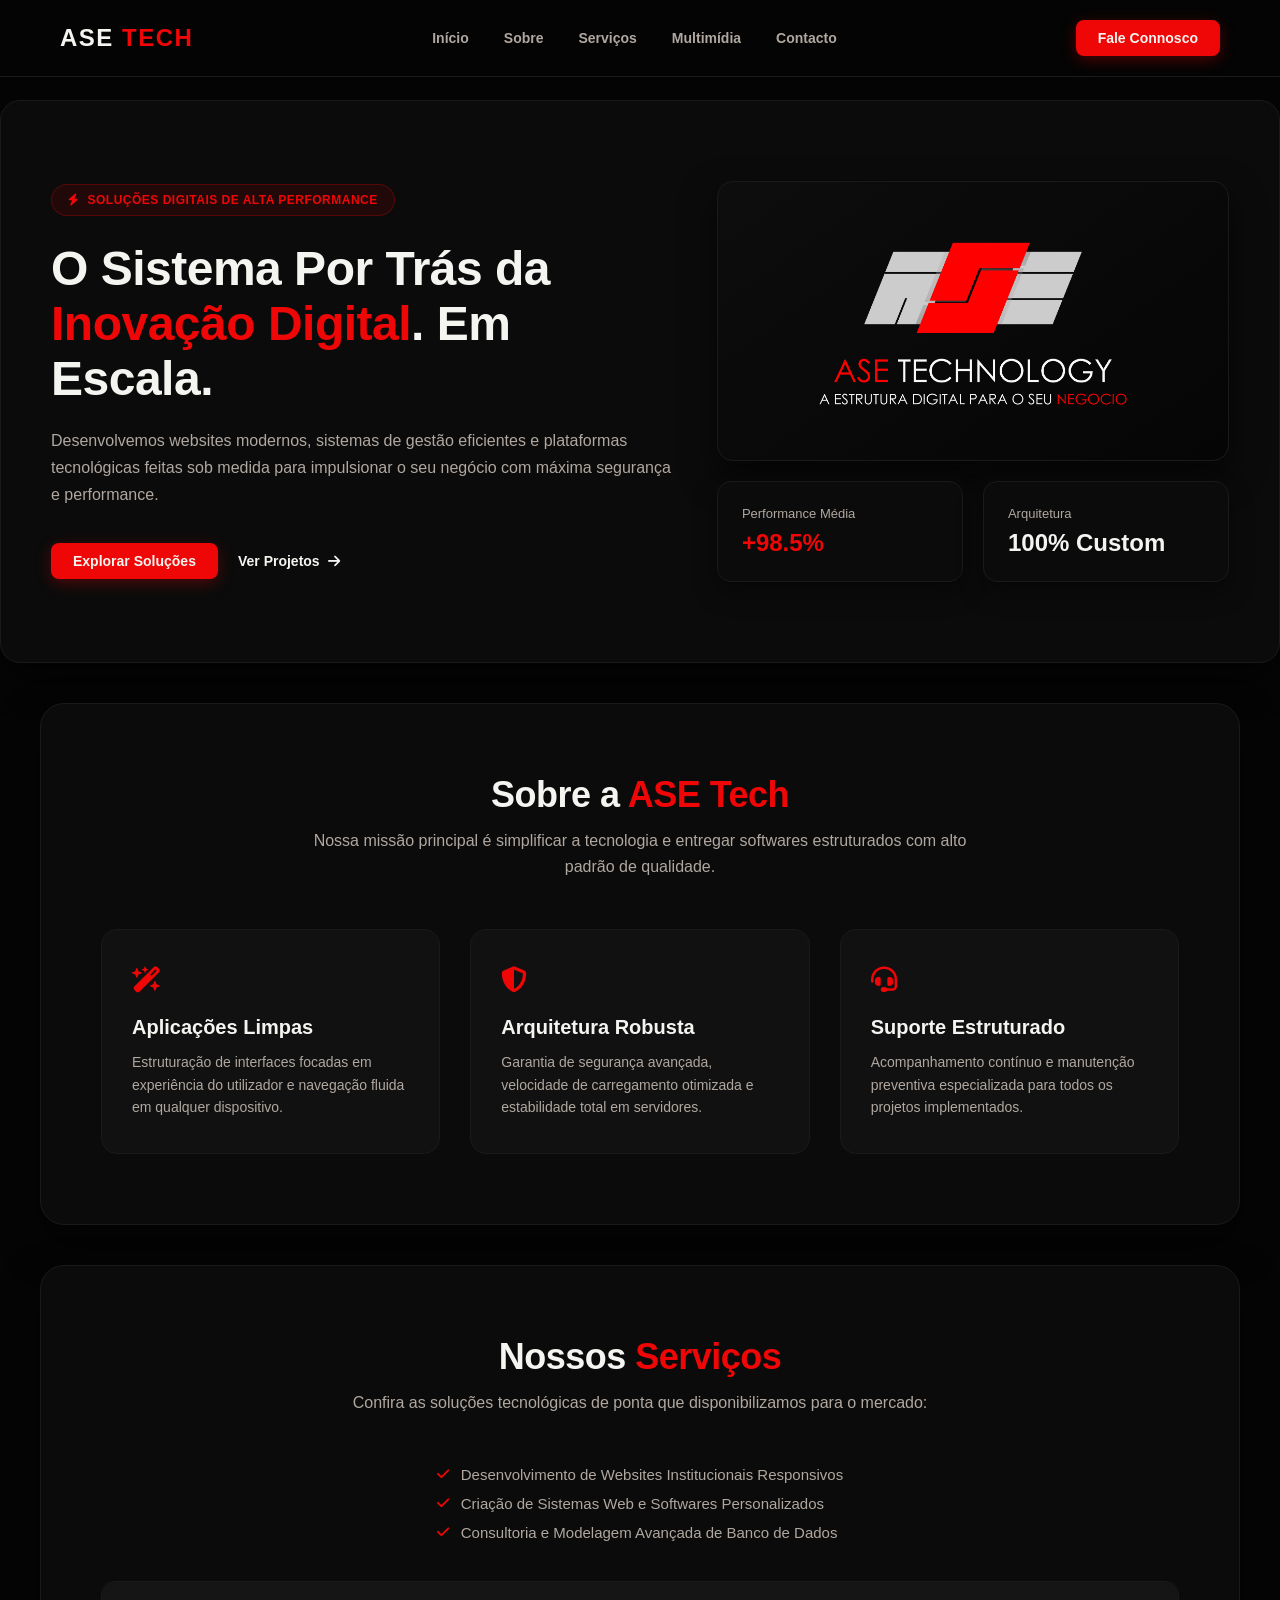
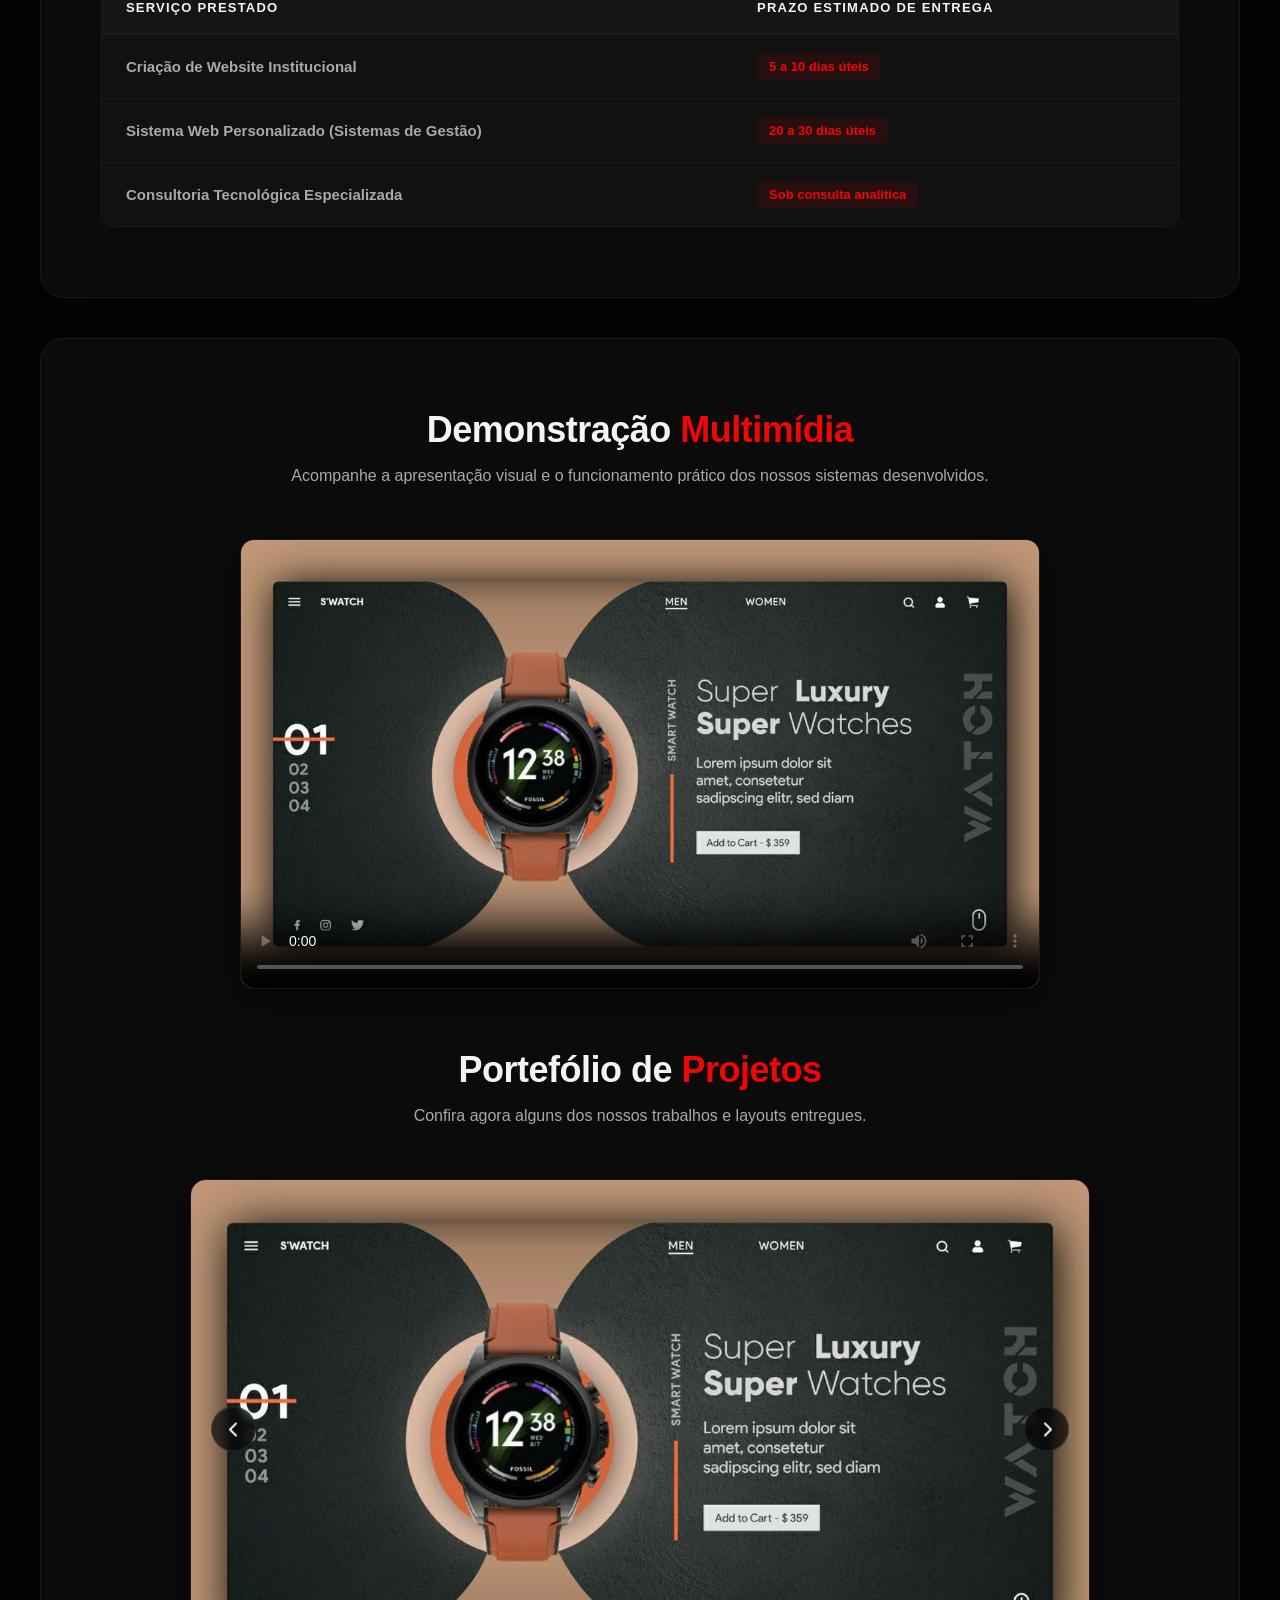
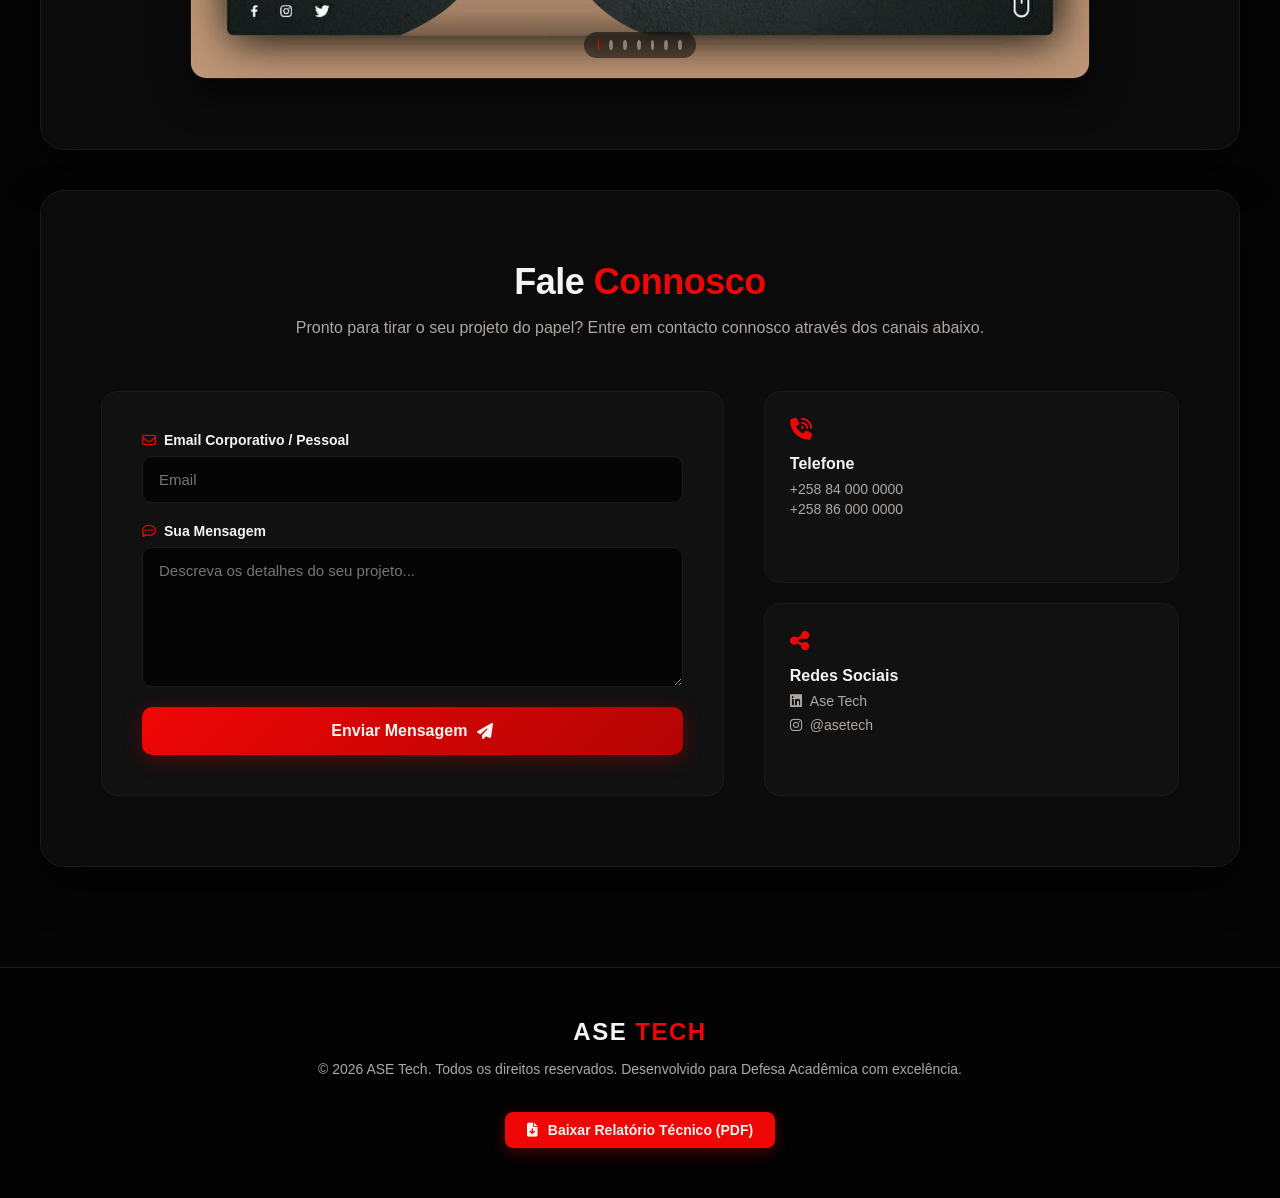
==== commit 98282329: "Update index.html" ====
--- a/index.html
+++ b/index.html
@@ -209,6 +209,13 @@
         <div class="footer-content">
             <div class="logo">ASE <span>TECH</span></div>
             <p>&copy; 2026 ASE Tech. Todos os direitos reservados. Desenvolvido para Defesa Acadêmica com excelência.</p>
+            
+            <!-- Botão para Baixar o Documento -->
+            <div class="download-container" style="margin-top: 20px;">
+                <a href="assets/Relatorio_ASE_Tech.pdf" download class="btn-cta" style="display: inline-flex; align-items: center; gap: 10px; text-decoration: none;">
+                    <i class="fa-solid fa-file-arrow-down"></i> Baixar Relatório Técnico (PDF)
+                </a>
+            </div>
         </div>
     </footer>
 
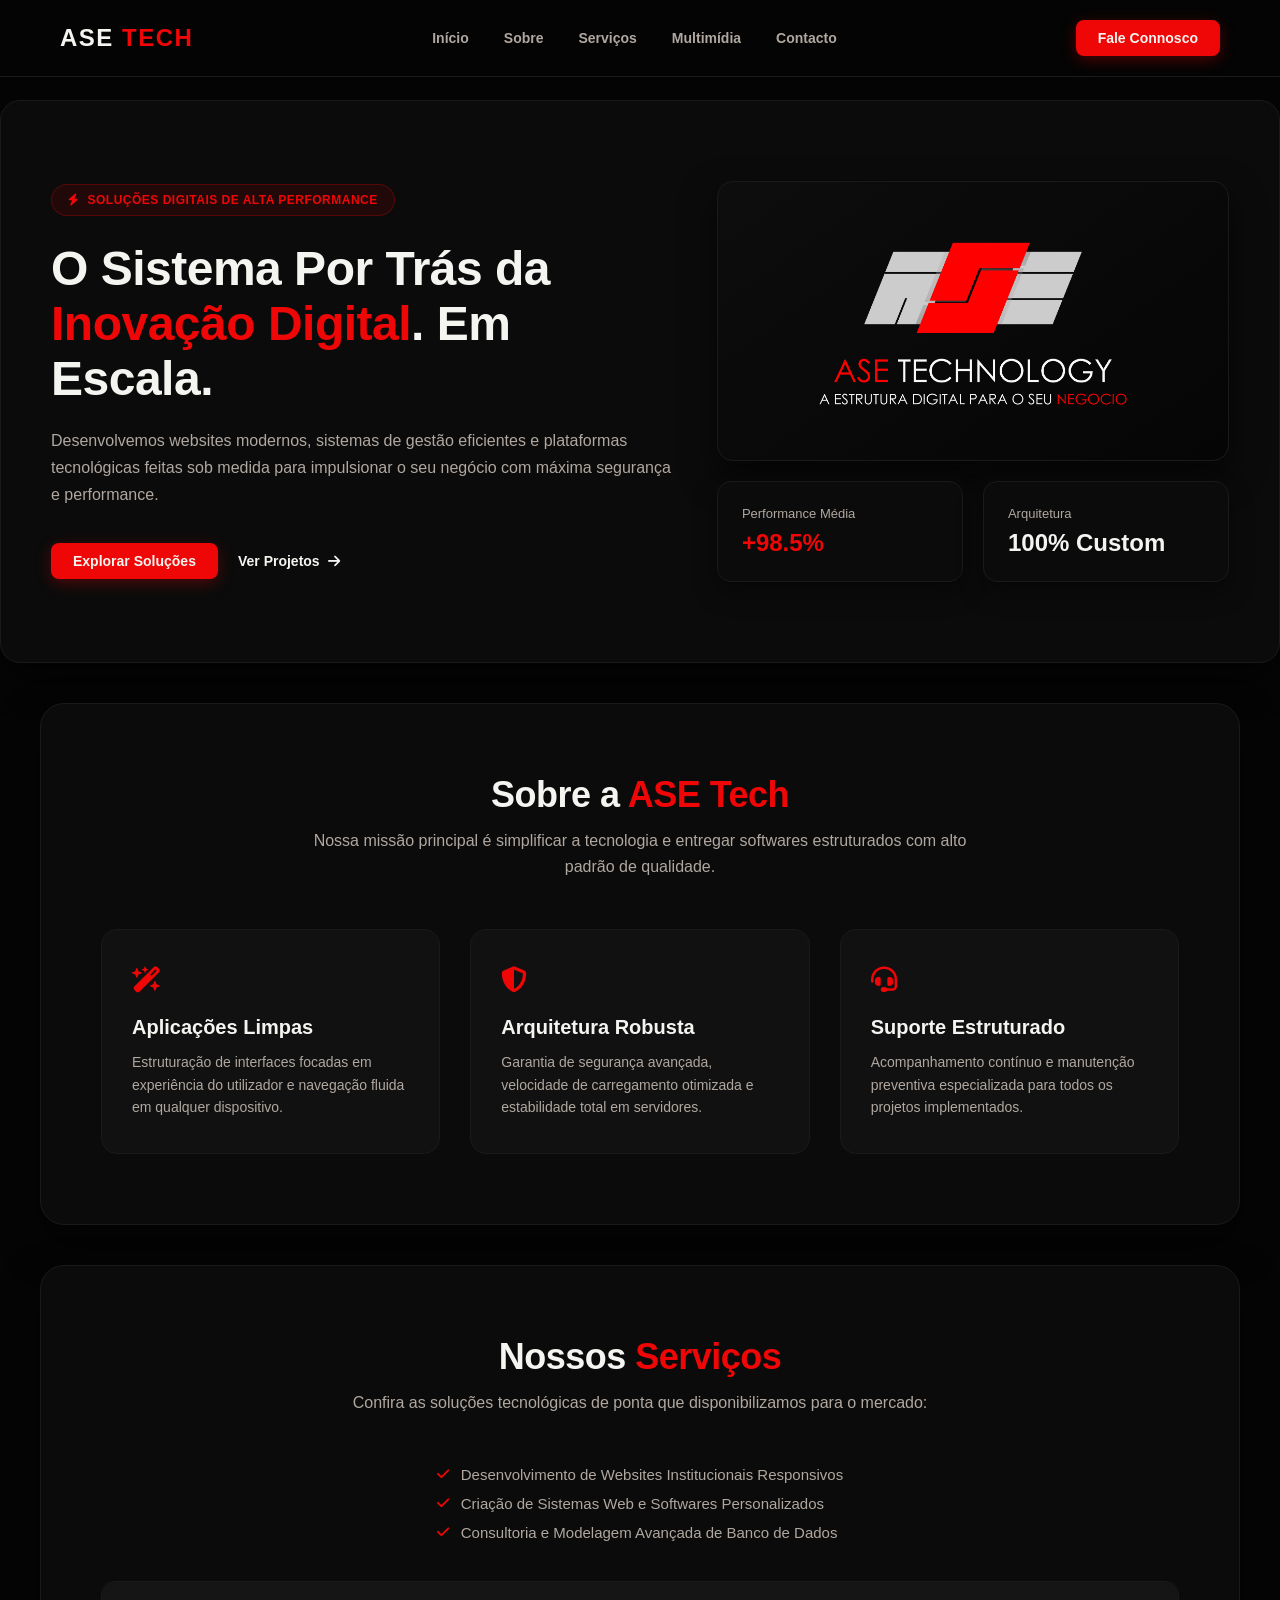
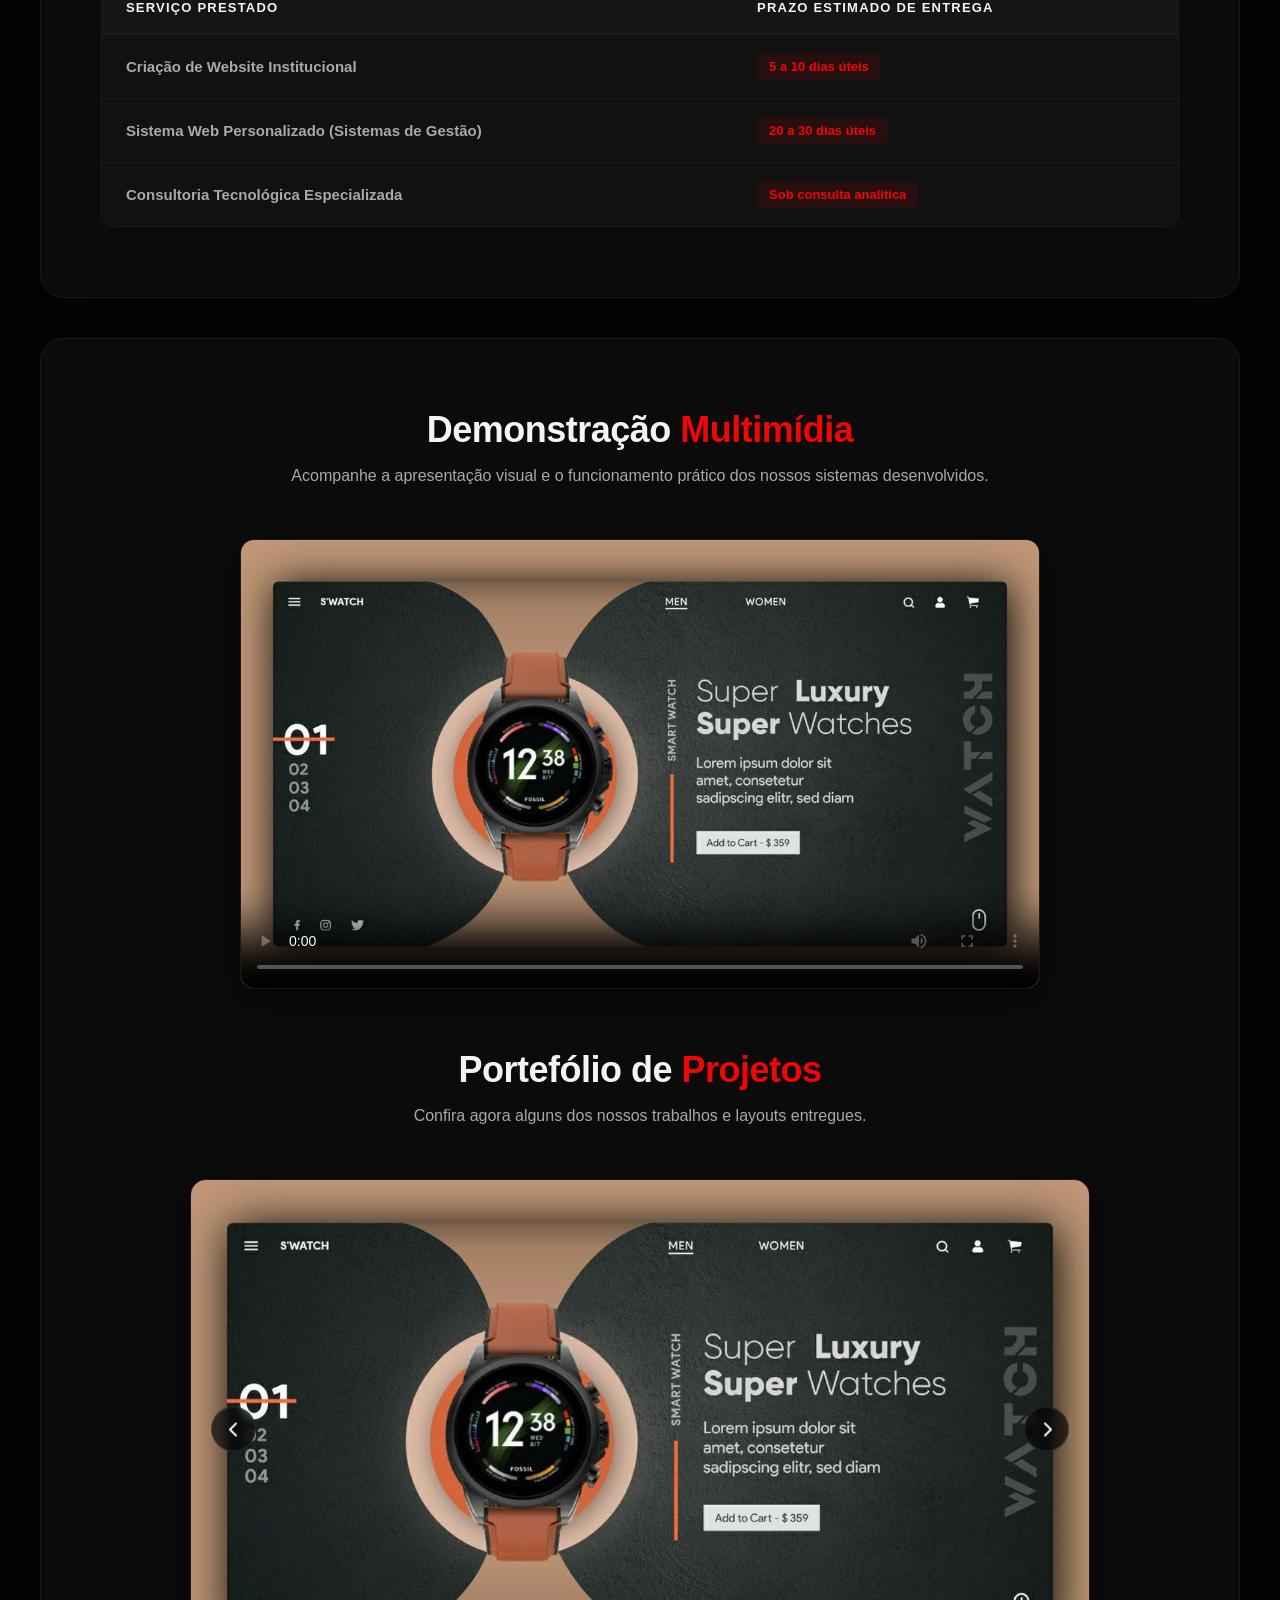
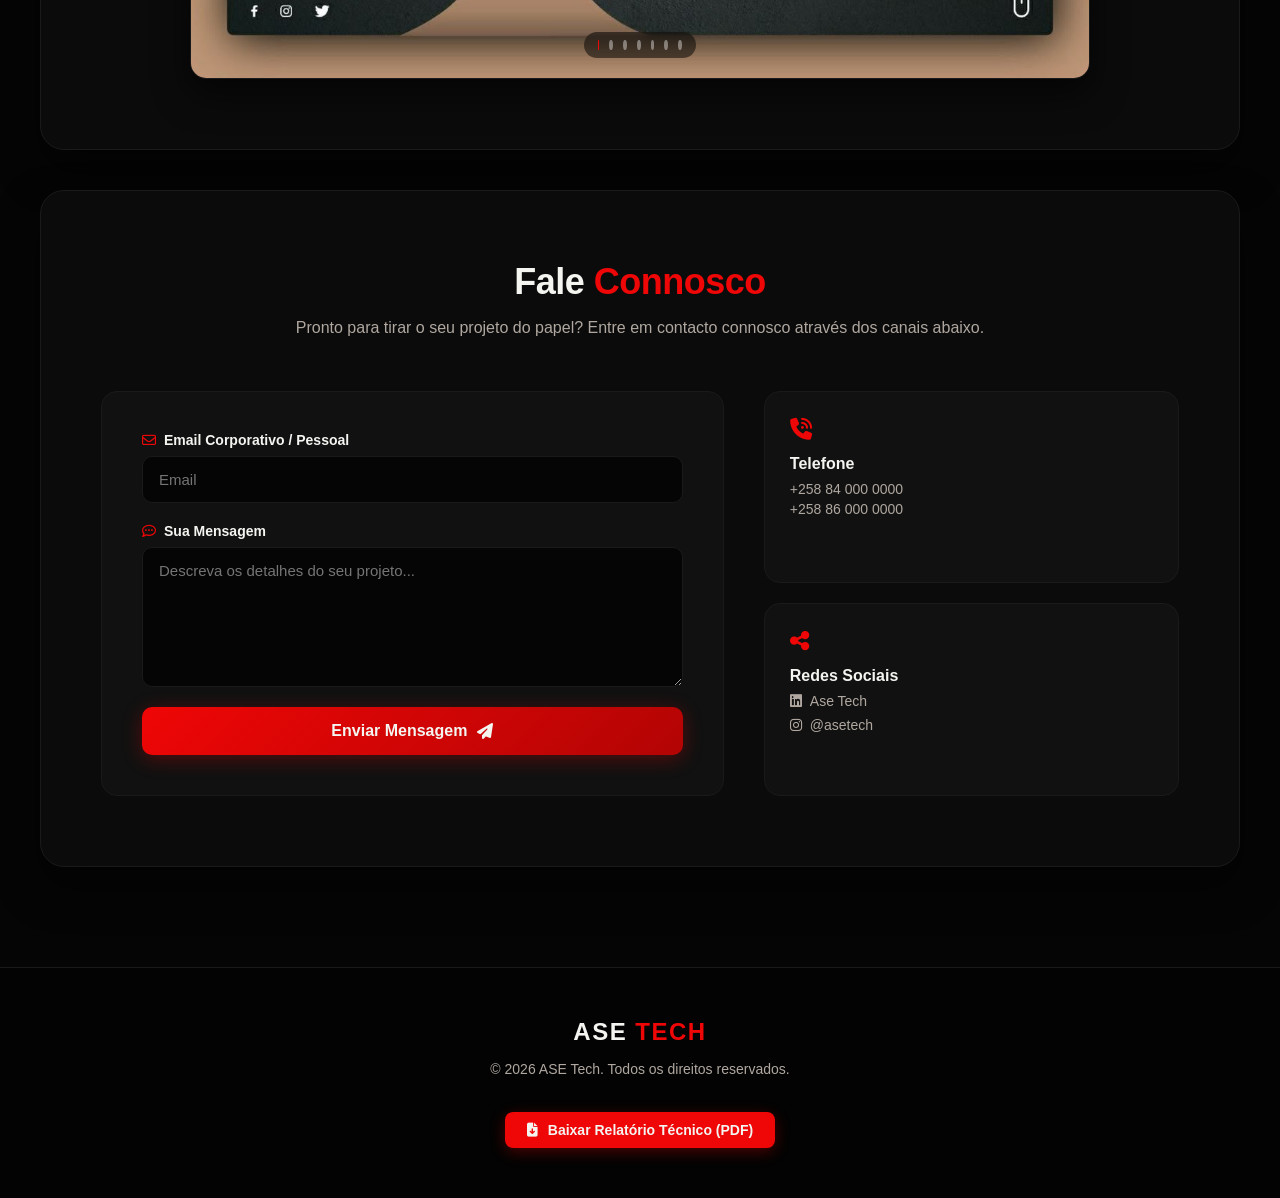
==== commit 2819da0a: "Update index.html" ====
--- a/index.html
+++ b/index.html
@@ -208,15 +208,14 @@
     <footer>
         <div class="footer-content">
             <div class="logo">ASE <span>TECH</span></div>
-            <p>&copy; 2026 ASE Tech. Todos os direitos reservados. Desenvolvido para Defesa Acadêmica com excelência.</p>
-            
-            <!-- Botão para Baixar o Documento -->
+            <p>&copy; 2026 ASE Tech. Todos os direitos reservados.</p>
             <div class="download-container" style="margin-top: 20px;">
                 <a href="assets/Relatorio_ASE_Tech.pdf" download class="btn-cta" style="display: inline-flex; align-items: center; gap: 10px; text-decoration: none;">
                     <i class="fa-solid fa-file-arrow-down"></i> Baixar Relatório Técnico (PDF)
                 </a>
             </div>
         </div>
+    </footer>
     </footer>
 
     <script>
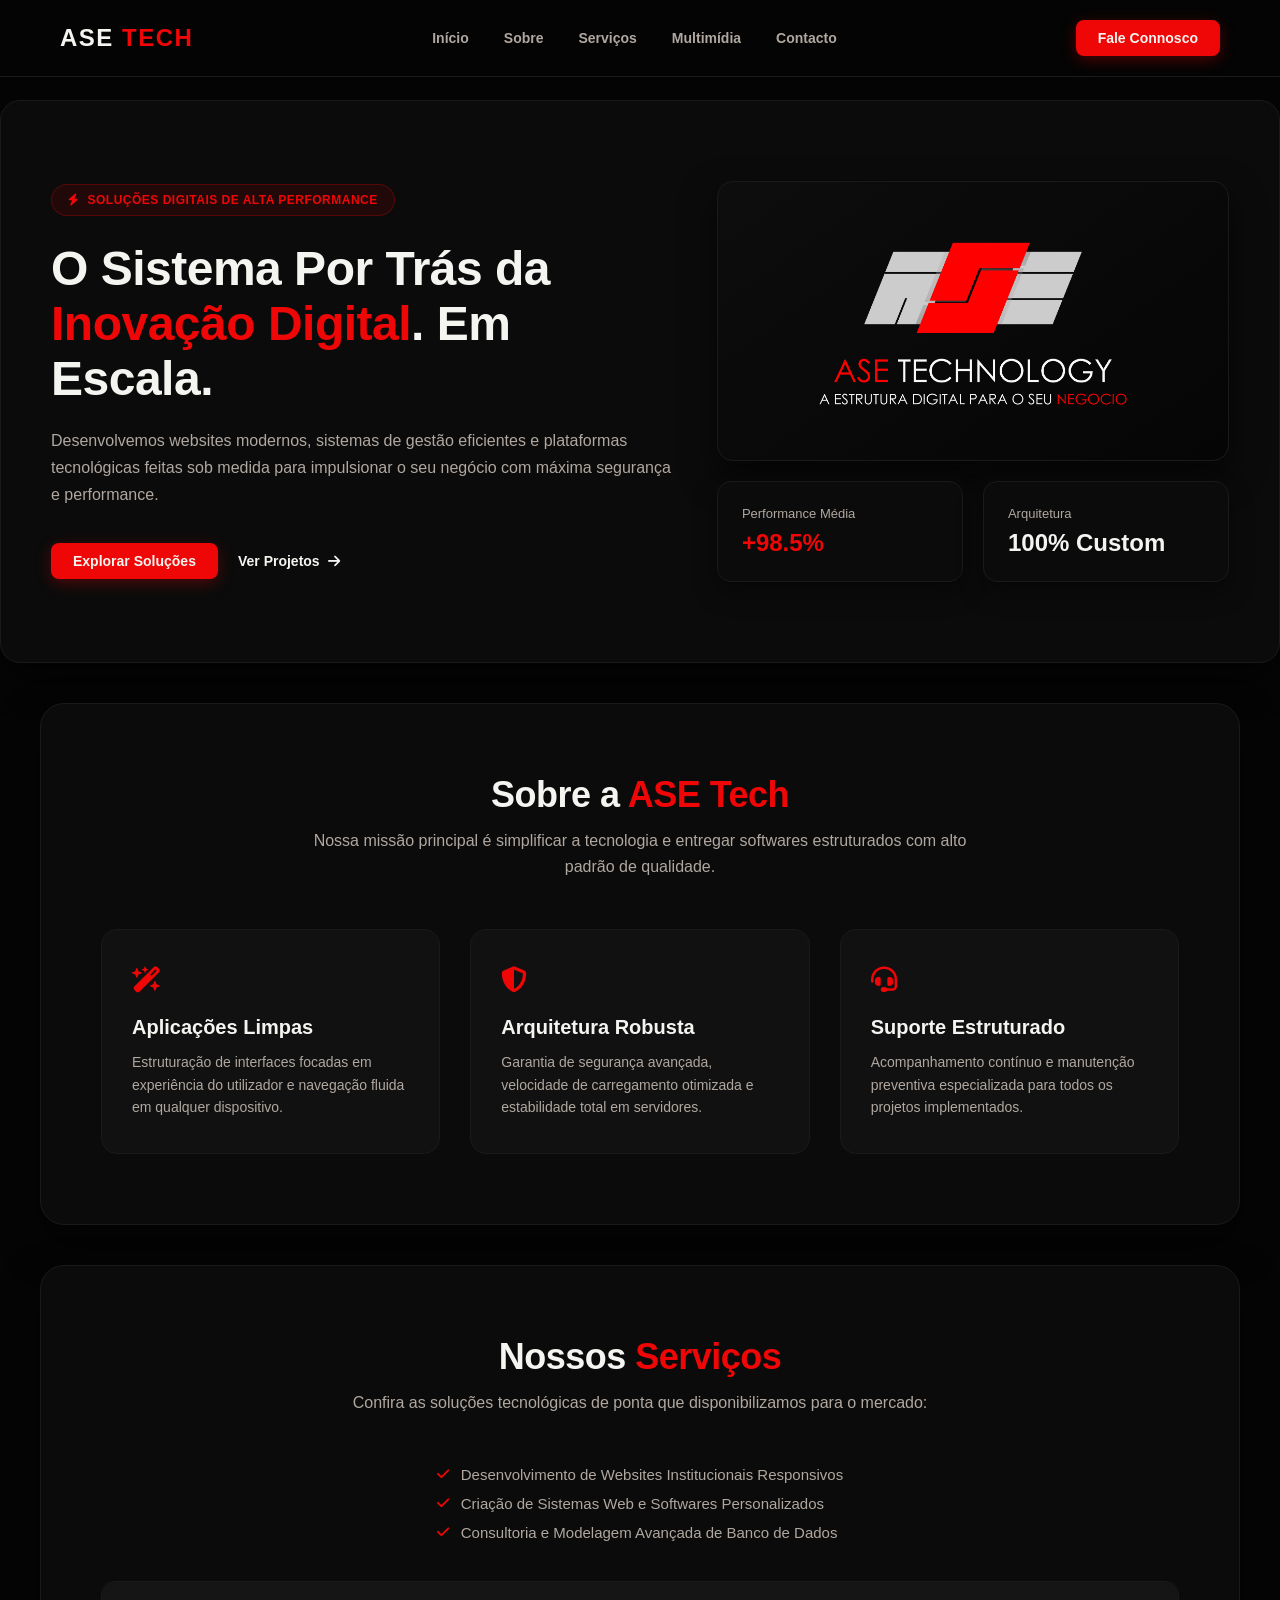
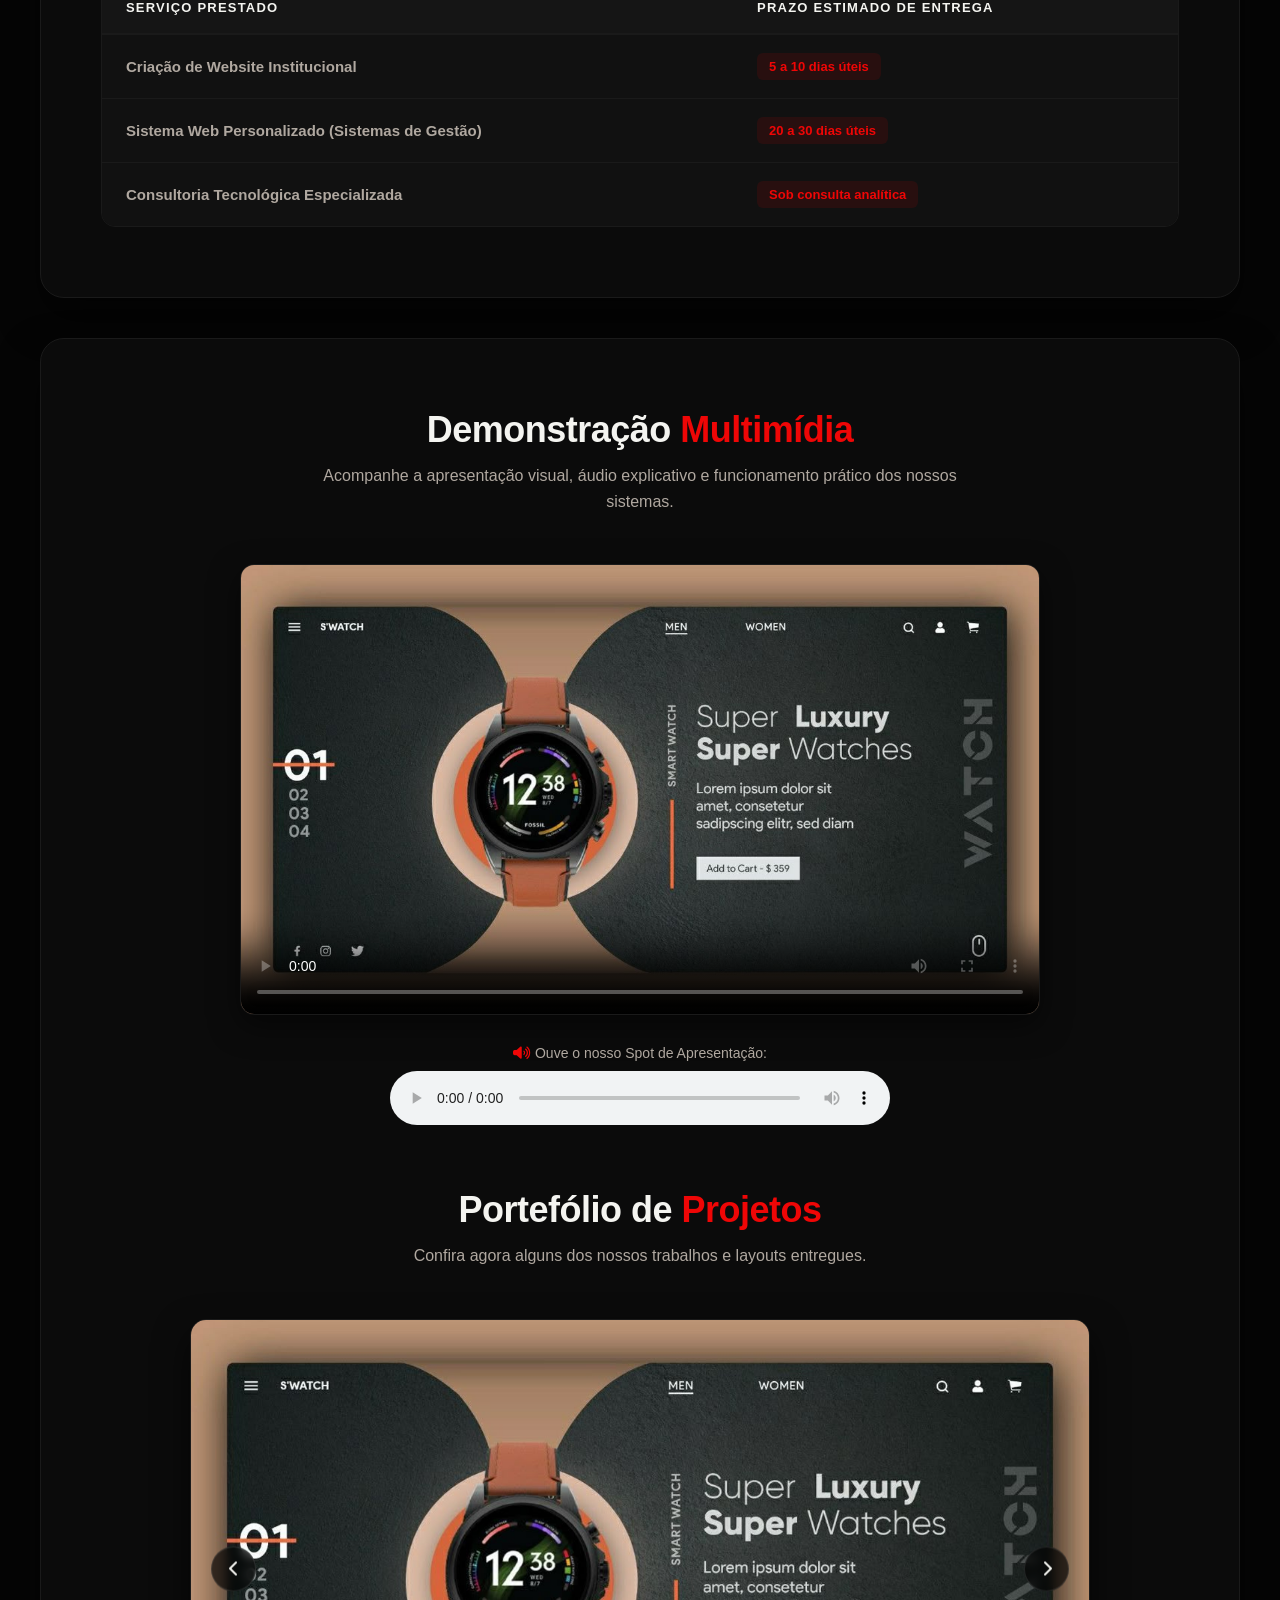
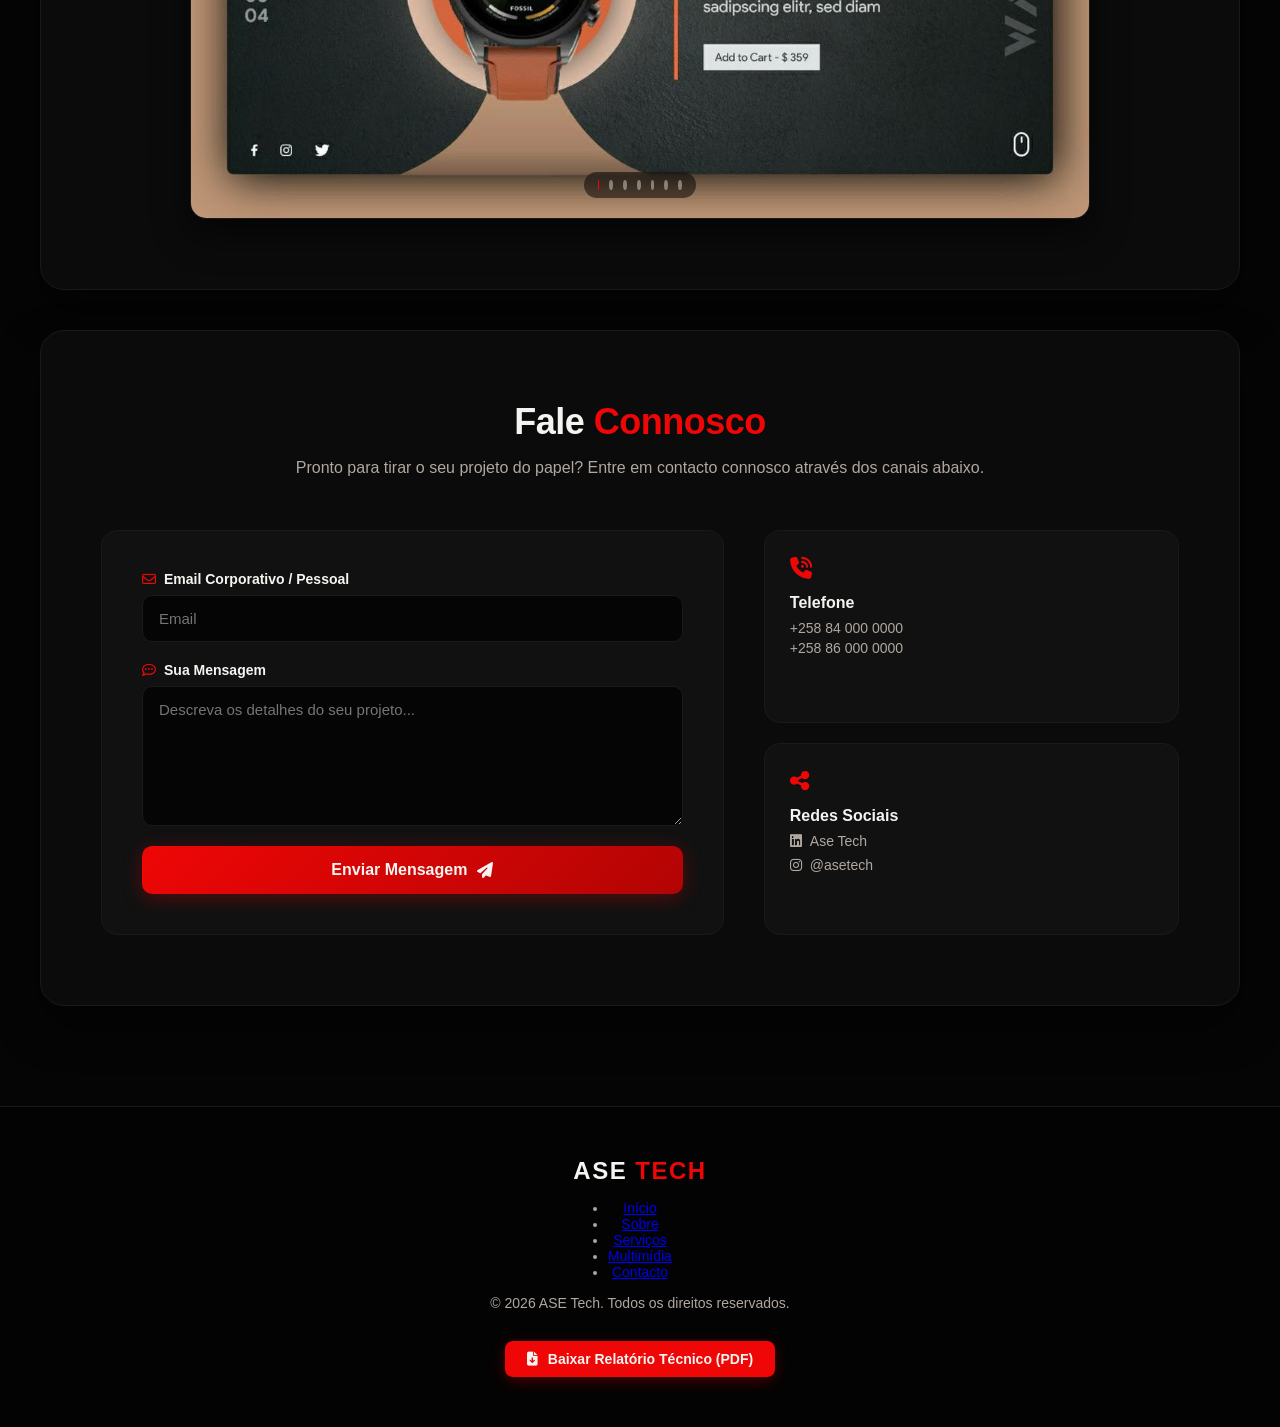
==== commit bf238a41: "Update index.html" ====
--- a/index.html
+++ b/index.html
@@ -1,5 +1,6 @@
 <!DOCTYPE html>
 <html lang="pt">
+
 <head>
     <meta charset="UTF-8">
     <meta name="viewport" content="width=device-width, initial-scale=1.0">
@@ -8,11 +9,12 @@
     <link rel="stylesheet" href="ase.css">
     <link rel="stylesheet" href="https://cdnjs.cloudflare.com/ajax/libs/font-awesome/6.4.0/css/all.min.css">
 </head>
+
 <body>
 
     <header id="header">
         <div class="logo">ASE <span>TECH</span></div>
-        <nav class="nav-menu">
+        <nav class="nav-menu" id="nav-menu">
             <ul>
                 <li><a href="#home">Início</a></li>
                 <li><a href="#sobre">Sobre</a></li>
@@ -35,7 +37,8 @@
                 <i class="fa-solid fa-bolt"></i> SOLUÇÕES DIGITAIS DE ALTA PERFORMANCE
             </div>
             <h1>O Sistema Por Trás da <span>Inovação Digital</span>. Em Escala.</h1>
-            <p>Desenvolvemos websites modernos, sistemas de gestão eficientes e plataformas tecnológicas feitas sob medida para impulsionar o seu negócio com máxima segurança e performance.</p>
+            <p>Desenvolvemos websites modernos, sistemas de gestão eficientes e plataformas tecnológicas feitas sob
+                medida para impulsionar o seu negócio com máxima segurança e performance.</p>
             <div class="hero-buttons">
                 <a href="#servicos" class="btn-cta">Explorar Soluções</a>
                 <a href="#midia" class="btn-secondary">Ver Projetos <i class="fa-solid fa-arrow-right"></i></a>
@@ -62,24 +65,28 @@
     <section id="sobre" class="content-section">
         <div class="section-header">
             <h2>Sobre a <span>ASE Tech</span></h2>
-            <p class="section-desc">Nossa missão principal é simplificar a tecnologia e entregar softwares estruturados com alto padrão de qualidade.</p>
-        </div>
-        
+            <p class="section-desc">Nossa missão principal é simplificar a tecnologia e entregar softwares estruturados
+                com alto padrão de qualidade.</p>
+        </div>
+
         <div class="card-grid">
             <div class="feature-card">
                 <div class="feature-icon"><i class="fa-solid fa-wand-magic-sparkles"></i></div>
                 <h3>Aplicações Limpas</h3>
-                <p>Estruturação de interfaces focadas em experiência do utilizador e navegação fluida em qualquer dispositivo.</p>
+                <p>Estruturação de interfaces focadas em experiência do utilizador e navegação fluida em qualquer
+                    dispositivo.</p>
             </div>
             <div class="feature-card">
                 <div class="feature-icon"><i class="fa-solid fa-shield-halved"></i></div>
                 <h3>Arquitetura Robusta</h3>
-                <p>Garantia de segurança avançada, velocidade de carregamento otimizada e estabilidade total em servidores.</p>
+                <p>Garantia de segurança avançada, velocidade de carregamento otimizada e estabilidade total em
+                    servidores.</p>
             </div>
             <div class="feature-card">
                 <div class="feature-icon"><i class="fa-solid fa-headset"></i></div>
                 <h3>Suporte Estruturado</h3>
-                <p>Acompanhamento contínuo e manutenção preventiva especializada para todos os projetos implementados.</p>
+                <p>Acompanhamento contínuo e manutenção preventiva especializada para todos os projetos implementados.
+                </p>
             </div>
         </div>
     </section>
@@ -127,14 +134,25 @@
     <section id="midia" class="content-section">
         <div class="section-header">
             <h2>Demonstração <span>Multimídia</span></h2>
-            <p class="section-desc">Acompanhe a apresentação visual e o funcionamento prático dos nossos sistemas desenvolvidos.</p>
-        </div>
-        
+            <p class="section-desc">Acompanhe a apresentação visual, áudio explicativo e funcionamento prático dos
+                nossos sistemas.</p>
+        </div>
+
         <div class="media-container">
             <video controls poster="assets/img1.jpg">
                 <source src="assets/add.mp4" type="video/mp4">
                 Seu navegador não suporta vídeos HTML5.
             </video>
+        </div>
+
+        <div class="audio-container" style="margin-top: 30px; text-align: center;">
+            <p style="color: var(--swirl-gray); margin-bottom: 10px; font-size: 14px;"><i
+                    class="fa-solid fa-volume-high" style="color: var(--red-primary);"></i> Ouve o nosso Spot de
+                Apresentação:</p>
+            <audio controls style="width: 100%; max-width: 500px;">
+                <source src="assets/apresentacao.mp3" type="audio/mpeg">
+                Seu navegador não suporta o elemento de áudio.
+            </audio>
         </div>
 
         <div class="section-header" style="margin-top: 60px;">
@@ -150,11 +168,12 @@
                 <img src="assets/img4.jpg" alt="Projeto 4">
                 <img src="assets/img5.jpg" alt="Projeto 5">
                 <img src="assets/img6.jpg" alt="Projeto 6">
-                <img src="assets/img7.jpg" alt="Projeto 7"> 
-            </div>
-            <button class="seta seta-esquerda" onclick="mudarSlide(-1)"><i class="fa-solid fa-chevron-left"></i></button>
+                <img src="assets/img7.jpg" alt="Projeto 7">
+            </div>
+            <button class="seta seta-esquerda" onclick="mudarSlide(-1)"><i
+                    class="fa-solid fa-chevron-left"></i></button>
             <button class="seta seta-direita" onclick="mudarSlide(1)"><i class="fa-solid fa-chevron-right"></i></button>
-            
+
             <div class="carousel-dots">
                 <span class="dot ativa" onclick="pontosSlide(0)"></span>
                 <span class="dot" onclick="pontosSlide(1)"></span>
@@ -170,22 +189,25 @@
     <section id="contato" class="content-section">
         <div class="section-header">
             <h2>Fale <span>Connosco</span></h2>
-            <p class="section-desc">Pronto para tirar o seu projeto do papel? Entre em contacto connosco através dos canais abaixo.</p>
-        </div>
-        
+            <p class="section-desc">Pronto para tirar o seu projeto do papel? Entre em contacto connosco através dos
+                canais abaixo.</p>
+        </div>
+
         <div class="contact-grid-wrapper">
             <form class="formulario" action="form.js" method="POST">
                 <div class="form-group">
                     <label for="email"><i class="fa-regular fa-envelope"></i> Email Corporativo / Pessoal</label>
                     <input type="email" id="email" name="email" placeholder="Email" required>
                 </div>
-                
+
                 <div class="form-group">
                     <label for="mensagem"><i class="fa-regular fa-comment-dots"></i> Sua Mensagem</label>
-                    <textarea id="mensagem" name="mensagem" placeholder="Descreva os detalhes do seu projeto..." required></textarea>
-                </div>
-                
-                <button type="submit" id="submit" class="btn-submit">Enviar Mensagem <i class="fa-solid fa-paper-plane"></i></button>
+                    <textarea id="mensagem" name="mensagem" placeholder="Descreva os detalhes do seu projeto..."
+                        required></textarea>
+                </div>
+
+                <button type="submit" id="submit" class="btn-submit">Enviar Mensagem <i
+                        class="fa-solid fa-paper-plane"></i></button>
             </form>
 
             <div class="contact-box">
@@ -208,17 +230,29 @@
     <footer>
         <div class="footer-content">
             <div class="logo">ASE <span>TECH</span></div>
+
+            <nav class="footer-nav">
+                <ul>
+                    <li><a href="#home">Início</a></li>
+                    <li><a href="#sobre">Sobre</a></li>
+                    <li><a href="#servicos">Serviços</a></li>
+                    <li><a href="#midia">Multimídia</a></li>
+                    <li><a href="#contato">Contacto</a></li>
+                </ul>
+            </nav>
+
             <p>&copy; 2026 ASE Tech. Todos os direitos reservados.</p>
-            <div class="download-container" style="margin-top: 20px;">
-                <a href="assets/Relatorio_ASE_Tech.pdf" download class="btn-cta" style="display: inline-flex; align-items: center; gap: 10px; text-decoration: none;">
+            <div class="download-container" style="margin-top: 15px;">
+                <a href="assets/Relatorio_ASE_Tech.pdf" download class="btn-cta"
+                    style="display: inline-flex; align-items: center; gap: 10px; text-decoration: none;">
                     <i class="fa-solid fa-file-arrow-down"></i> Baixar Relatório Técnico (PDF)
                 </a>
             </div>
         </div>
     </footer>
-    </footer>
 
     <script>
+        // Carrossel
         let indiceAtual = 0;
         const imagens = document.querySelectorAll('.carousel-imagens img');
         const dots = document.querySelectorAll('.carousel-dots .dot');
@@ -236,7 +270,7 @@
             dots.forEach(dot => dot.classList.remove('ativa'));
 
             imagens[indiceAtual].classList.add('ativa');
-            if(dots[indiceAtual]) dots[indiceAtual].classList.add('ativa');
+            if (dots[indiceAtual]) dots[indiceAtual].classList.add('ativa');
         }
 
         function mudarSlide(direcao) {
@@ -250,6 +284,28 @@
         setInterval(() => {
             mudarSlide(1);
         }, 5000);
+
+        // Menu Hambúrguer
+        const mobileMenu = document.getElementById('mobile-menu');
+        const navMenu = document.getElementById('nav-menu');
+
+        mobileMenu.addEventListener('click', () => {
+            navMenu.classList.toggle('active');
+        });
+
+        const linksNav = document.querySelectorAll('.nav-menu a, .footer-nav a');
+
+        linksNav.forEach(link => {
+            link.addEventListener('click', function () {
+                linksNav.forEach(l => l.classList.remove('ativo'));
+                this.classList.add('ativo');
+                const navMenu = document.getElementById('nav-menu');
+                if (navMenu.classList.contains('active')) {
+                    navMenu.classList.remove('active');
+                }
+            });
+        });
     </script>
 </body>
+
 </html>
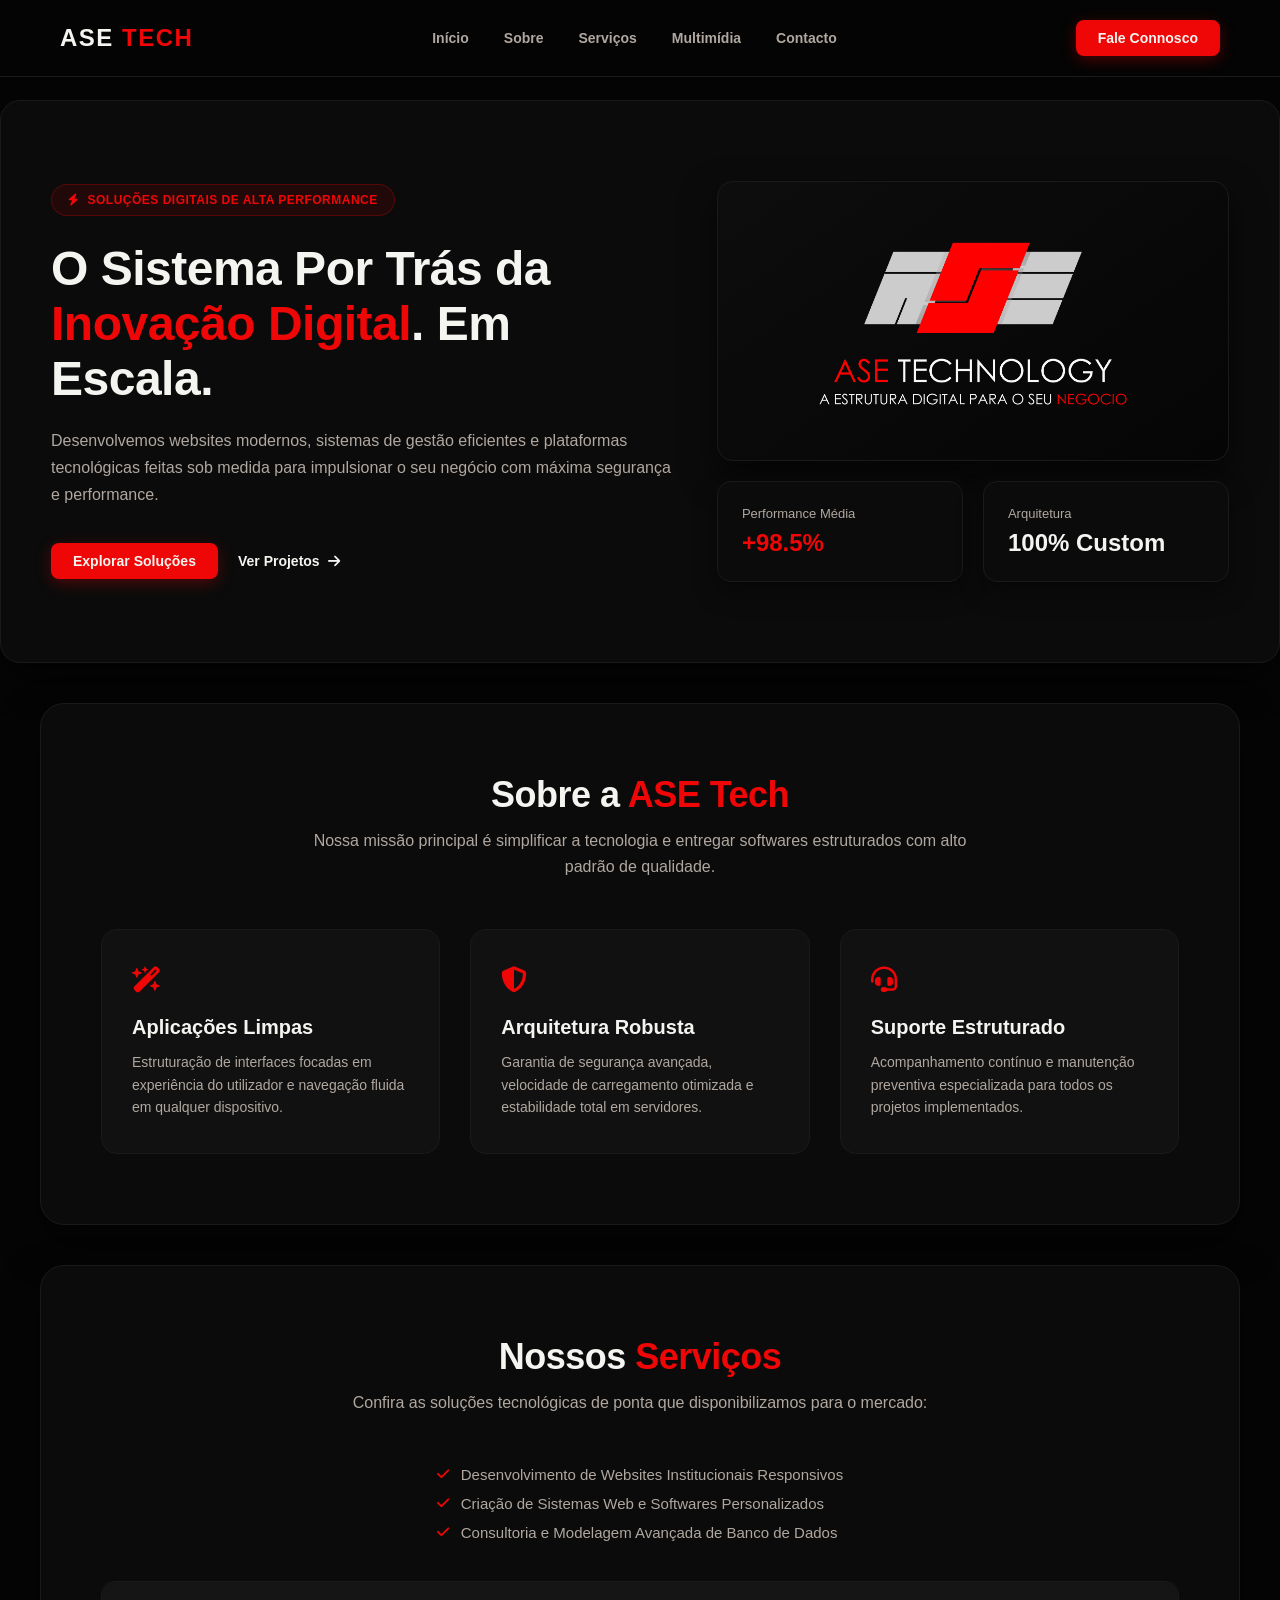
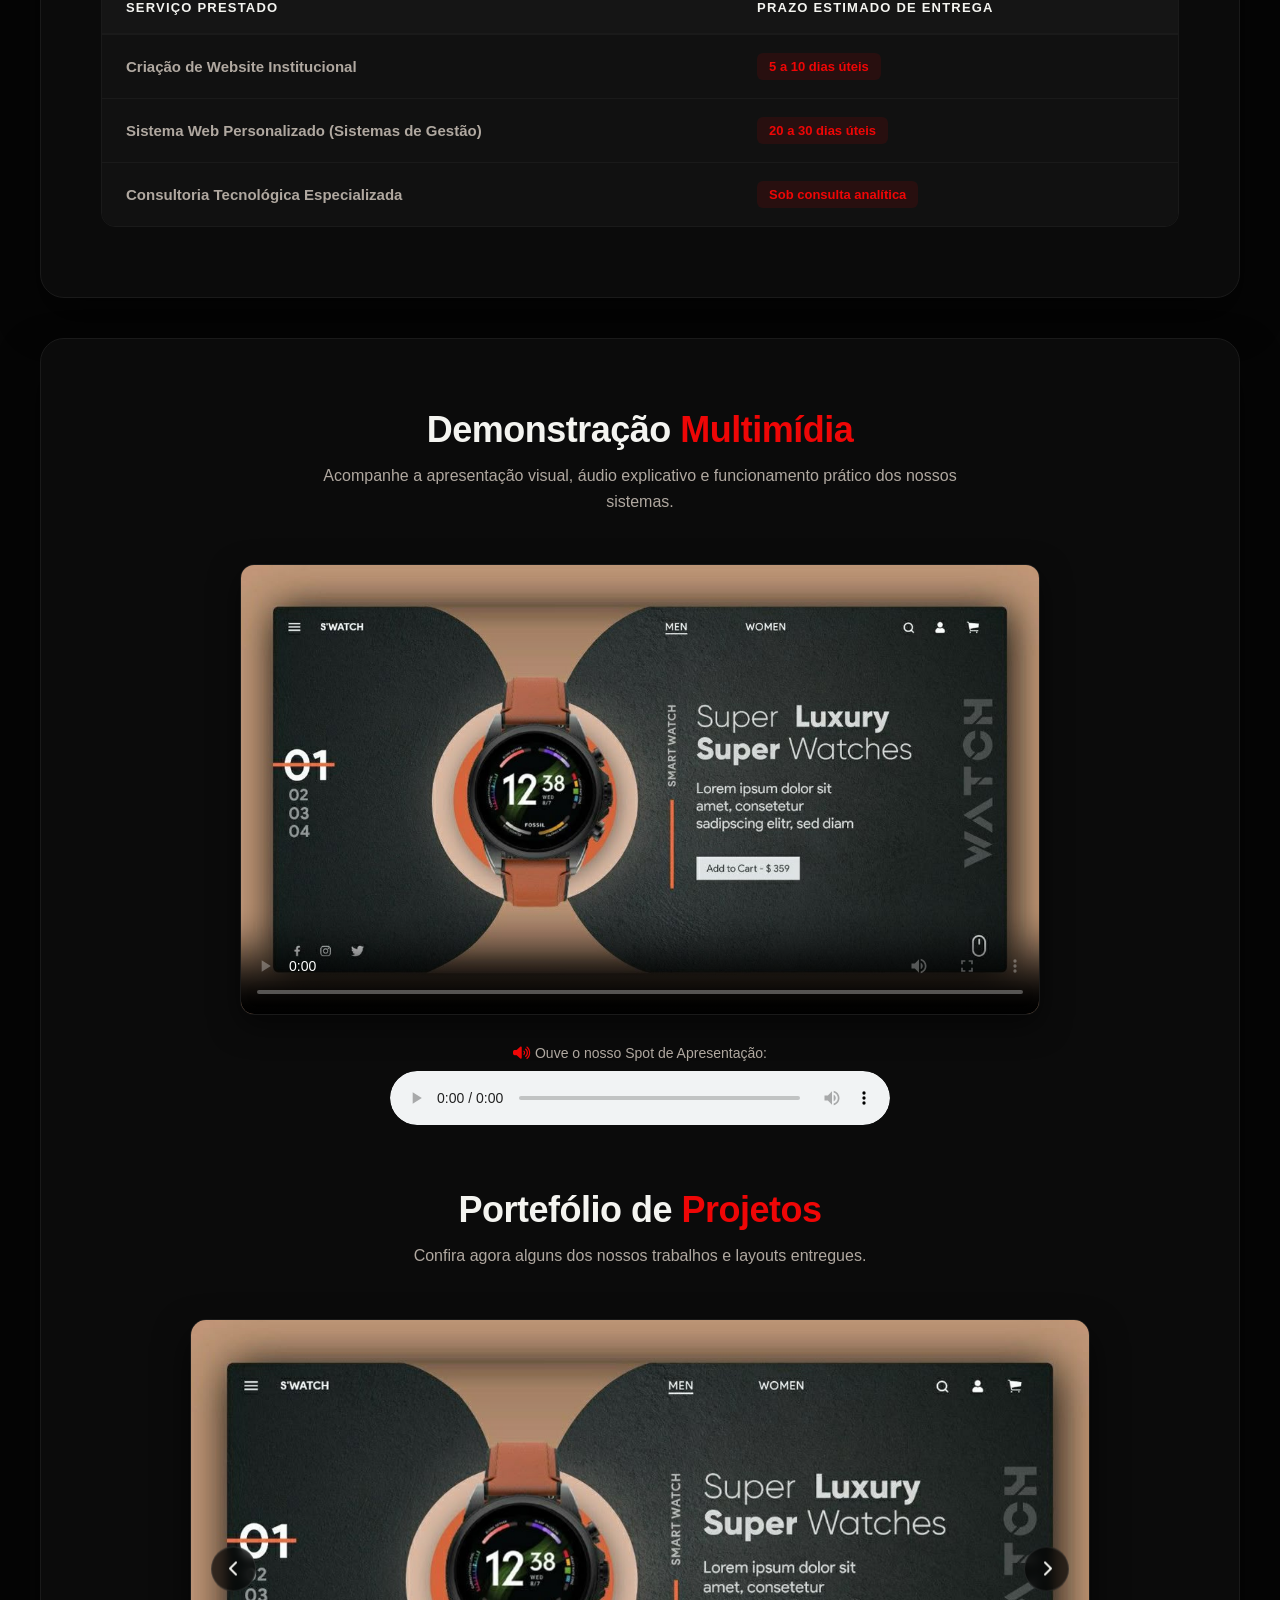
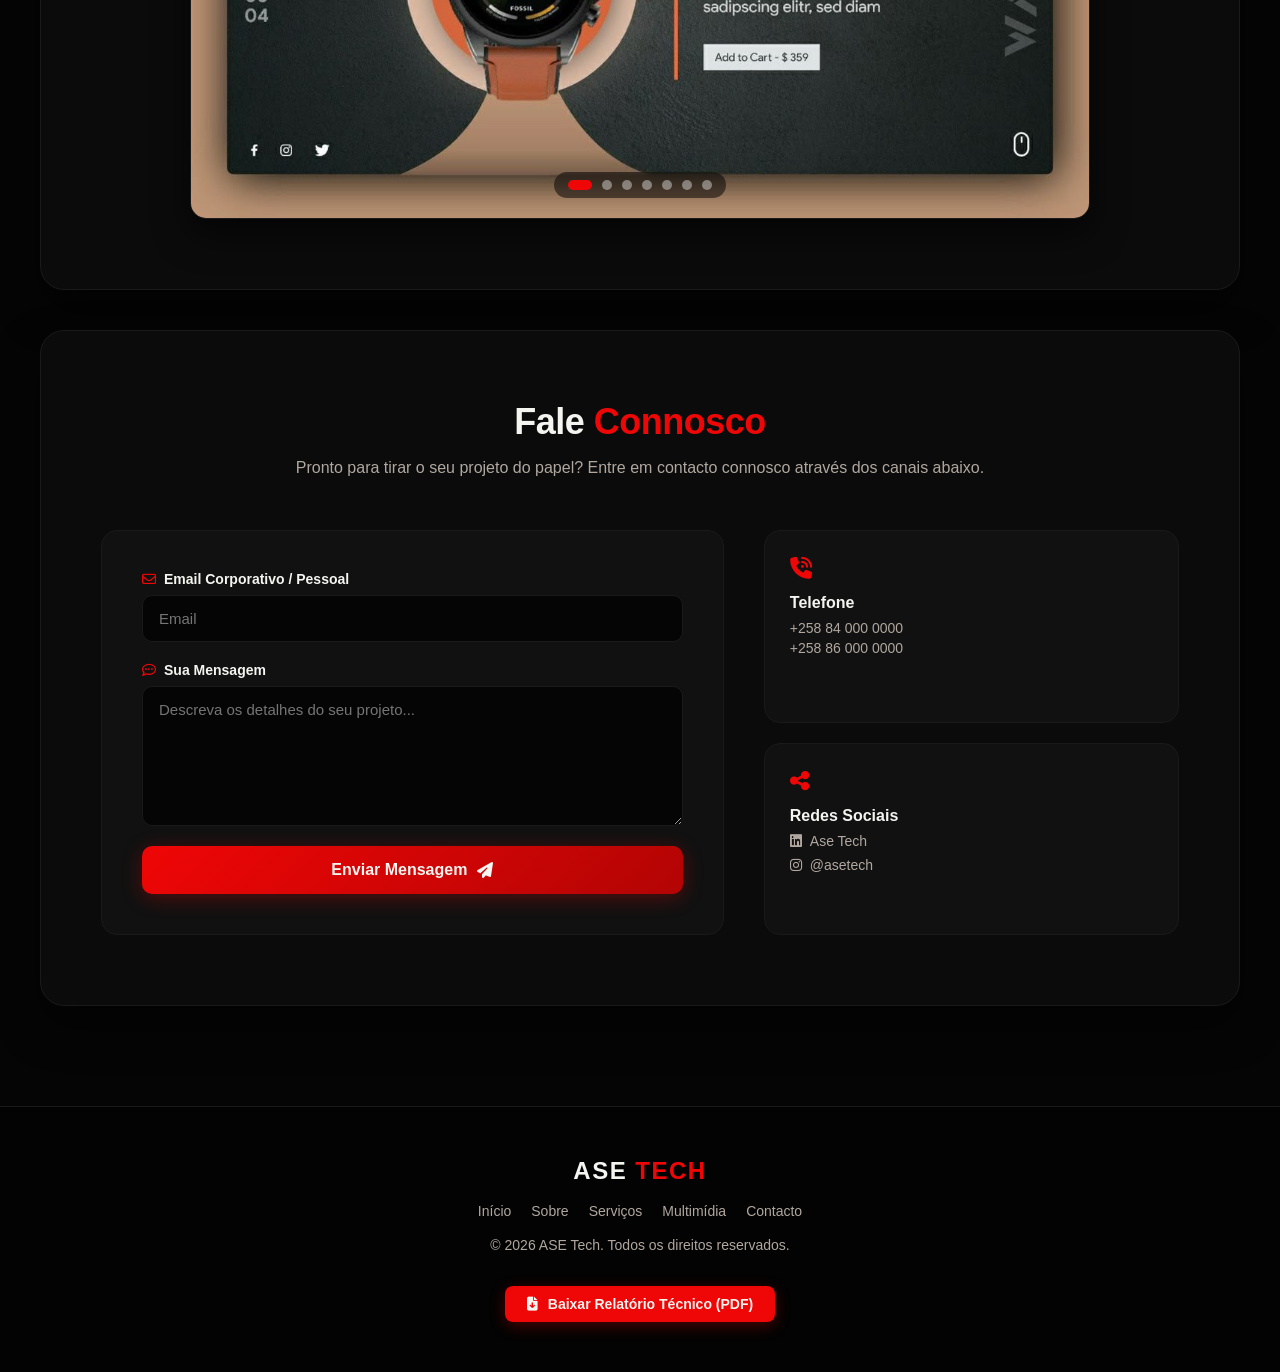
==== commit aac9c26d: "Update index.html" ====
--- a/index.html
+++ b/index.html
@@ -150,7 +150,7 @@
                     class="fa-solid fa-volume-high" style="color: var(--red-primary);"></i> Ouve o nosso Spot de
                 Apresentação:</p>
             <audio controls style="width: 100%; max-width: 500px;">
-                <source src="assets/apresentacao.mp3" type="audio/mpeg">
+                <source src="assets/luvvoice.com-20260917-21576y.mp3" type="audio/mpeg">
                 Seu navegador não suporta o elemento de áudio.
             </audio>
         </div>
--- a/ase.css
+++ b/ase.css
@@ -114,8 +114,10 @@
     transition: color 0.3s ease;
 }
 
-.nav-menu a:hover {
-    color: var(--red-primary);
+.nav-menu a:hover,
+.nav-menu a.ativo {
+    color: var(--red-primary) !important;
+    font-weight: 700;
 }
 
 .header-actions {
@@ -131,15 +133,9 @@
     color: var(--off-white);
 }
 
-section {
-    max-width: 1100px;
-    margin: 40px auto;
-    background-color: var(--card-bg);
-    border: 1px solid var(--border-color);
-    border-radius: 20px;
-    box-shadow: 0 15px 35px rgba(0, 0, 0, 0.6);
-}
-
+/* ==========================================================================
+   4. HERO SECTION
+   ========================================================================== */
 .hero-section {
     display: grid;
     grid-template-columns: 1.1fr 0.9fr;
@@ -147,7 +143,11 @@
     gap: 40px;
     max-width: 1300px;
     margin: 100px auto 0 auto;
-    padding: 80px 50px
+    padding: 80px 50px;
+    background-color: var(--card-bg);
+    border: 1px solid var(--border-color);
+    border-radius: 20px;
+    box-shadow: 0 15px 35px rgba(0, 0, 0, 0.6);
 }
 
 .hero-content {
@@ -223,15 +223,6 @@
     object-fit: contain;
 }
 
-.photo-box span {
-    color: var(--swirl-gray);
-    font-size: 13px;
-    margin-top: 15px;
-    letter-spacing: 1px;
-    text-transform: uppercase;
-    font-weight: 600;
-}
-
 .metric-row {
     display: grid;
     grid-template-columns: 1fr 1fr;
@@ -439,6 +430,11 @@
     border-radius: 14px;
     border: 1px solid var(--border-color);
     box-shadow: 0 10px 30px rgba(0,0,0,0.5);
+}
+
+audio {
+    border-radius: 30px;
+    outline: none;
 }
 
 .carousel-box {
@@ -516,7 +512,7 @@
 }
 
 .dot {
-    width: 100%;
+    width: 10px;
     height: 10px;
     background-color: rgba(255, 255, 255, 0.4);
     border-radius: 50%;
@@ -681,25 +677,67 @@
     display: flex;
     flex-direction: column;
     align-items: center;
-    gap: 15px;
-}
-
-/* ==========================================================================
-   11. RESPONSIVIDADE
+    gap: 18px;
+}
+
+.footer-nav ul {
+    list-style: none;
+    display: flex;
+    gap: 20px;
+    flex-wrap: wrap;
+    justify-content: center;
+}
+
+.footer-nav a {
+    color: var(--swirl-gray);
+    text-decoration: none;
+    font-size: 14px;
+    transition: color 0.3s;
+}
+
+.footer-nav a:hover,
+.footer-nav a.ativo {
+    color: var(--red-primary) !important;
+}
+
+/* ==========================================================================
+   11. RESPONSIVIDADE E MENU HAMBÚRGUER
    ========================================================================== */
 @media (max-width: 968px) {
     header {
         padding: 18px 25px;
     }
-    
+
+    .menu-toggle {
+        display: block; /* Revela o ícone hambúrguer no celular */
+    }
+
     .nav-menu {
+        position: absolute;
+        top: 100%;
+        left: 0;
+        width: 100%;
+        background-color: rgba(5, 5, 5, 0.95);
+        backdrop-filter: blur(15px);
+        border-bottom: 1px solid var(--border-color);
         display: none;
+        padding: 20px 0;
+    }
+
+    .nav-menu.active {
+        display: block; /* Exibe o menu dropdown quando clicado */
+    }
+
+    .nav-menu ul {
+        flex-direction: column;
+        align-items: center;
+        gap: 20px;
     }
 
     .hero-section {
         grid-template-columns: 1fr;
         margin-top: 80px;
-        padding: 0 20px;
+        padding: 40px 20px;
     }
 
     .hero-buttons {
@@ -719,4 +757,3 @@
         height: 300px;
     }
 }
-
